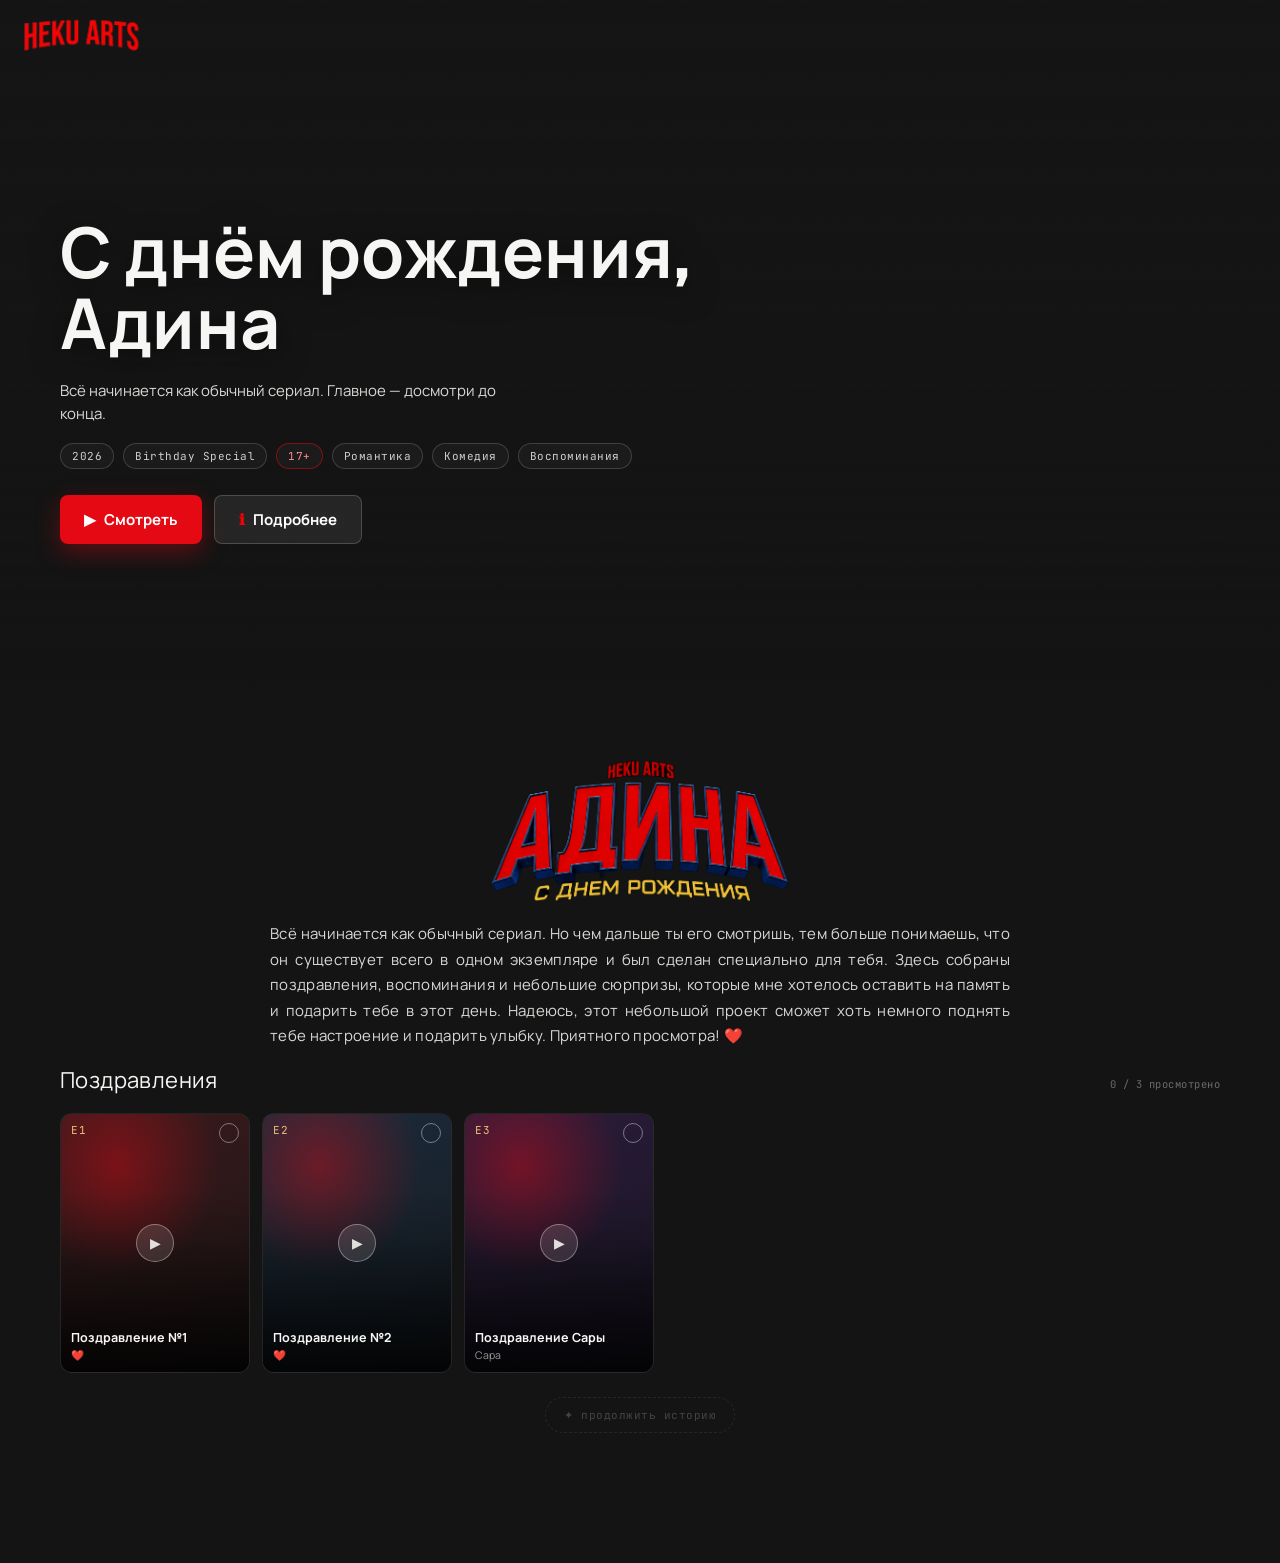
==== netflix.html @ 3d0101a2 "Add files via upload" ====
<!DOCTYPE html>
<html lang="ru">
<head>
<meta charset="UTF-8">
<meta name="viewport" content="width=device-width, initial-scale=1, viewport-fit=cover">
<title>С днём рождения, Адина</title>
<link rel="preconnect" href="https://fonts.googleapis.com">
<link rel="preconnect" href="https://fonts.gstatic.com" crossorigin>
<link href="https://fonts.googleapis.com/css2?family=Bebas+Neue&family=Manrope:wght@400;500;600;700;800&family=JetBrains+Mono:wght@500;600&display=swap" rel="stylesheet">
<style>
/* ============================================================
   CONFIG-DRIVEN CONTENT LIVES IN THE <script> AT THE BOTTOM.
   Edit episode names, room memories, and the video source there.
   ============================================================ */

:root{
  --bg:#141414;
  --bg-1:#1c1c1c;
  --bg-2:#232323;
  --card:#1f1f1f;
  --white:#f6f6f4;
  --dim:#9a9a97;
  --dimmer:#6b6b68;
  --red:#E50914;
  --red-dark:#a30710;
  --gold:#e8c27a;
  --radius-lg:18px;
  --radius-md:12px;
  --radius-sm:8px;
  --display:'Bebas Neue', 'Manrope', sans-serif;
  --body:'Manrope', -apple-system, sans-serif;
  --mono:'JetBrains Mono', monospace;
  --ease: cubic-bezier(.22,.9,.32,1);
}

*{margin:0;padding:0;box-sizing:border-box;-webkit-tap-highlight-color:transparent;}
html{scroll-behavior:smooth;}
body{
  background:var(--bg);
  color:var(--white);
  font-family:var(--body);
  overflow-x:hidden;
  -webkit-font-smoothing:antialiased;
}
img,svg{display:block;max-width:100%;}
button{font-family:inherit;border:none;cursor:pointer;background:none;color:inherit;}
a{color:inherit;text-decoration:none;}

@media (prefers-reduced-motion: reduce){
  *{animation-duration:0.01ms !important; animation-iteration-count:1 !important; transition-duration:0.01ms !important; scroll-behavior:auto !important;}
}

/* ---------- Reveal-on-scroll ---------- */
.reveal{opacity:0; transform:translateY(24px); transition:opacity .7s var(--ease), transform .7s var(--ease);}
.reveal.in{opacity:1; transform:translateY(0);}

/* ---------- Top Nav ---------- */
.topnav{
  position:fixed; top:0; left:0; right:0; z-index:60;
  display:flex; align-items:center; justify-content:space-between;
  padding:calc(14px + env(safe-area-inset-top,0px)) calc(18px + env(safe-area-inset-right,0px)) 14px calc(18px + env(safe-area-inset-left,0px));
  transition:background .4s var(--ease), backdrop-filter .4s var(--ease), box-shadow .4s var(--ease);
}
.topnav.scrolled{
  background:rgba(20,20,20,.72);
  backdrop-filter:blur(16px) saturate(140%);
  -webkit-backdrop-filter:blur(16px) saturate(140%);
  box-shadow:0 4px 24px rgba(0,0,0,.4);
}
.brand{
  font-family:var(--display);
  font-size:22px;
  letter-spacing:1.5px;
  color:var(--red);
  display:flex; align-items:center; gap:6px;
}
.brand .logo {
  width:auto;
  height:42px;
}

/* ---------- Hero ---------- */
.hero{
  position:relative;
  min-height:88vh;
  min-height:88svh;
  display:flex; flex-direction:column; justify-content:flex-end;
  padding:calc(100px + env(safe-area-inset-top,0px)) calc(18px + env(safe-area-inset-right,0px)) 34px calc(18px + env(safe-area-inset-left,0px));
  overflow:hidden;
}
.hero-bg{
  position:absolute; inset:0; z-index:0;
  overflow:hidden;
  background:#141414;
}
.hero-bg video{
  position:absolute;
  inset:0;
  width:100%;
  height:100%;
  object-fit:cover;
  object-position:center top;
  filter:contrast(1.02) saturate(1.05);
  will-change:transform;
  pointer-events:none;
}
/* vignette: fades the photo's hard edges into the page background on all sides */
.hero-bg::before{
  content:'';
  position:absolute; inset:0;
  background:
    radial-gradient(85% 90% at 50% 42%, transparent 45%, rgba(20,20,20,.55) 82%, var(--bg) 100%),
    linear-gradient(90deg, var(--bg) 0%, transparent 12%, transparent 88%, var(--bg) 100%);
}
.hero-bg::after{
  content:'';
  position:absolute; inset:0;
  background:linear-gradient(180deg, rgba(20,20,20,0) 0%, rgba(20,20,20,.3) 42%, rgba(20,20,20,.94) 90%, var(--bg) 100%);
}
.hero-bg .grain{
  position:absolute; inset:0; opacity:.05; mix-blend-mode:overlay;
  background-image:url("data:image/svg+xml,%3Csvg xmlns='http://www.w3.org/2000/svg' width='120' height='120'%3E%3Cfilter id='n'%3E%3CfeTurbulence type='fractalNoise' baseFrequency='0.9' numOctaves='2' stitchTiles='stitch'/%3E%3C/filter%3E%3Crect width='100%25' height='100%25' filter='url(%23n)'/%3E%3C/svg%3E");
}
.hero-content{
  position:relative;
  z-index:1;
  width:100%;
  max-width:780px;
}
@media (max-width:600px){
  .hero{
    justify-content:flex-start;
    min-height:78svh;
    padding-top:calc(40px + env(safe-area-inset-top,0px));
  }
  .hero-bg video{object-position:center center;}
  .hero-content{
    position:relative;
    z-index:1;
    margin-top:16vh;
    padding-bottom:4.5vh;
  }
}
@media (min-width:900px){
  .hero{
    min-height:92vh;
  }
  .hero-content{
    padding-bottom:12vh;
  }
}
.hero-title{
  font-family:var(--display);
  font-size:clamp(38px, 10vw, 64px);
  line-height:1.02;
  letter-spacing:.5px;
  color:var(--white);
  text-shadow:0 6px 30px rgba(0,0,0,.5);
  max-width:720px;
}
.hero-sub{
  margin-top:14px;
  font-size:15px;
  line-height:1.55;
  color:#d8d8d5;
  max-width:480px;
}
.hero-meta{
  display:flex; flex-wrap:wrap; gap:9px;
  margin-top:18px;
}
.chip{
  font-family:var(--mono);
  font-size:11px; letter-spacing:.5px;
  padding:5px 11px;
  border-radius:100px;
  border:1px solid rgba(255,255,255,.16);
  color:#cfcfcc;
  background:rgba(255,255,255,.03);
}
.chip.age{border-color:rgba(229,9,20,.5); color:#ff8b8f;}
.hero-actions{
  display:flex; gap:12px;
  margin-top:26px;
  flex-wrap:wrap;
}
.btn{
  display:inline-flex; align-items:center; gap:8px;
  padding:13px 24px;
  border-radius:var(--radius-sm);
  font-weight:700; font-size:15px;
  transition:transform .25s var(--ease), box-shadow .25s var(--ease), background .25s var(--ease);
}
.btn:active{transform:scale(.96);}
.btn-primary{
  background:var(--red); color:#fff;
  box-shadow:0 8px 24px rgba(229,9,20,.35);
}
.btn-primary:hover{background:#ff0a17; box-shadow:0 10px 30px rgba(229,9,20,.5);}
.btn-ghost{
  background:rgba(255,255,255,.08);
  border:1px solid rgba(255,255,255,.18);
  backdrop-filter:blur(8px);
  color:#fff;
}
.btn-ghost:hover{background:rgba(255,255,255,.14);}

/* ---------- Rows ---------- */
.rows{padding:6px 0 60px;}
.row-section{margin-top:38px;}
.row-head{
  display:flex; align-items:baseline; justify-content:space-between;
  padding:0 18px; margin-bottom:14px;
}
.row-title{
  font-family:var(--display);
  font-size:22px; letter-spacing:.4px;
}
.row-description{
  max-width:760px;
  margin:50px auto 16px;
  font-size:15px;
  line-height:1.7;
  color:#d8d8d5;
  letter-spacing:.02em;
}
.row-description p{margin:0;}
.row-sub{
  font-family:var(--mono); font-size:10.5px; color:var(--dimmer);
  letter-spacing:.5px;
}
.row-scroll{
  display:flex; gap:12px;
  overflow-x:auto; scroll-snap-type:x proximity;
  padding:4px 18px 14px;
  scrollbar-width:none;
}
.row-scroll::-webkit-scrollbar{display:none;}

.ep-card{
  position:relative;
  flex:0 0 auto;
  width:158px; height:222px;
  border-radius:var(--radius-md);
  overflow:hidden;
  scroll-snap-align:start;
  background:linear-gradient(150deg,var(--card),#141414);
  border:1px solid rgba(255,255,255,.06);
  transition:transform .35s var(--ease), box-shadow .35s var(--ease);
}
.ep-card:active{transform:scale(.95);}
.ep-card .thumb{
  position:absolute; inset:0;
  background:
    radial-gradient(90% 70% at 30% 20%, rgba(229,9,20,.4), transparent 60%),
    linear-gradient(160deg, var(--thumb-a,#3a1a1c), var(--thumb-b,#151515));
}
.ep-card .thumb::after{
  content:'';
  position:absolute; inset:0;
  background:linear-gradient(0deg, rgba(0,0,0,.85) 0%, rgba(0,0,0,.1) 55%, rgba(0,0,0,0) 70%);
}
.ep-card .n{
  position:absolute; top:9px; left:10px;
  font-family:var(--mono); font-size:11px; color:var(--gold);
  letter-spacing:.5px; z-index:2;
}
.ep-card .play{
  position:absolute; top:50%; left:50%; transform:translate(-50%,-50%);
  width:38px; height:38px; border-radius:50%;
  background:rgba(255,255,255,.14);
  border:1px solid rgba(255,255,255,.4);
  backdrop-filter:blur(6px);
  display:flex; align-items:center; justify-content:center;
  font-size:14px; z-index:2;
  opacity:.9;
}
.ep-card .info{
  position:absolute; left:10px; right:10px; bottom:10px; z-index:2;
}
.ep-card .title{font-size:12.5px; font-weight:700; line-height:1.3;}
.ep-card .who{font-size:10.5px; color:var(--dim); margin-top:2px;}
.ep-card .check{
  position:absolute; top:9px; right:10px; z-index:2;
  width:20px; height:20px; border-radius:50%;
  border:1.5px solid rgba(255,255,255,.4);
  display:flex; align-items:center; justify-content:center;
  font-size:11px; color:transparent;
  transition:all .3s var(--ease);
}
.ep-card.watched .check{
  background:var(--red); border-color:var(--red); color:#fff;
}
.ep-card.watched .thumb::before{
  content:''; position:absolute; inset:0; background:rgba(0,0,0,.3);
}

.cw-card{
  flex:0 0 auto; width:200px; scroll-snap-align:start;
}
.cw-thumb{
  height:110px; border-radius:var(--radius-md);
  background:linear-gradient(140deg, var(--thumb-a,#241922), var(--thumb-b,#141414));
  position:relative; overflow:hidden;
  border:1px solid rgba(255,255,255,.06);
  transition:transform .3s var(--ease);
}
.cw-card:active .cw-thumb{transform:scale(.96);}
.cw-thumb .glow{
  position:absolute; inset:0;
  background:radial-gradient(70% 60% at 70% 30%, rgba(232,194,122,.25), transparent 60%);
}
.progress{
  height:3px; background:rgba(255,255,255,.15); border-radius:3px; margin-top:8px; overflow:hidden;
}
.progress i{display:block; height:100%; background:var(--red); border-radius:3px;}
.cw-title{font-size:12.5px; font-weight:600; margin-top:8px;}

.ml-card{
  flex:0 0 auto; width:120px; scroll-snap-align:start;
  text-align:center;
}
.ml-thumb{
  width:120px; height:150px; border-radius:var(--radius-md);
  background:linear-gradient(160deg, var(--thumb-a,#1d2420), var(--thumb-b,#141414));
  border:1px solid rgba(255,255,255,.07);
  display:flex; align-items:center; justify-content:center;
  font-size:30px;
  transition:transform .3s var(--ease), box-shadow .3s var(--ease);
}
.ml-card:active .ml-thumb{transform:scale(.94);}
.ml-label{font-size:11.5px; color:var(--dim); margin-top:8px;}

/* ---------- Secret continue button ---------- */
.secret-wrap{
  display:flex; justify-content:center;
  padding:10px 18px calc(70px + env(safe-area-inset-bottom,0px));
}
.secret-btn{
  font-family:var(--mono); font-size:11px; letter-spacing:.5px;
  color:var(--dimmer);
  padding:10px 18px;
  border:1px dashed rgba(255,255,255,.14);
  border-radius:100px;
  opacity:.55;
  transition:opacity .3s, color .3s, border-color .3s;
}
.secret-btn.ready{
  opacity:1; color:var(--gold); border-color:rgba(232,194,122,.5);
  animation:pulseGlow 2.2s ease-in-out infinite;
}
@keyframes pulseGlow{
  0%,100%{box-shadow:0 0 0 0 rgba(232,194,122,.25);}
  50%{box-shadow:0 0 0 8px rgba(232,194,122,0);}
}

/* ============================================================
   OVERLAY SEQUENCE
   ============================================================ */
.overlay{
  position:fixed; inset:0; z-index:200;
  display:none; align-items:center; justify-content:center;
  background:#0c0c0c;
  overflow:hidden;
}
.overlay.active{display:flex;}

/* ---- Cat scene ---- */
#catScene{flex-direction:column;}
.cat-stage{
  position:relative; width:100%; height:100%;
  display:flex; align-items:flex-end; justify-content:center;
}
.cat-floor{
  position:absolute; left:0; right:0; bottom:0; height:38%;
  background:linear-gradient(0deg, #1a1414, transparent);
}
.cat-svg-wrap{
  position:relative;
  transform:translateX(-140vw);
  animation:catWalk 2.4s var(--ease) forwards;
  touch-action:none;
}
@keyframes catWalk{
  0%{transform:translateX(-140vw);}
  100%{transform:translateX(0);}
}
.cat-svg-wrap.arrived{animation:none; transform:translateX(0);}
.cat-svg-wrap.petting .tail{animation-duration:.4s;}
.speech-bubble{
  position:absolute; top:-14px; left:50%; transform:translate(-50%,-100%) scale(.85);
  background:#fff; color:#141414;
  padding:10px 16px; border-radius:16px;
  font-weight:700; font-size:14px; white-space:nowrap;
  opacity:0; transition:opacity .5s var(--ease), transform .5s var(--ease);
  pointer-events:none;
}
.speech-bubble::after{
  content:''; position:absolute; bottom:-7px; left:50%; transform:translateX(-50%);
  border-width:8px 7px 0 7px; border-style:solid; border-color:#fff transparent transparent transparent;
}
.speech-bubble.show{opacity:1; transform:translate(-50%,-100%) scale(1);}
.cat-hint{
  position:absolute; bottom:6%; left:0; right:0; text-align:center;
  font-family:var(--mono); font-size:11px; color:var(--dimmer); letter-spacing:.5px;
  opacity:0; transition:opacity .6s var(--ease) .3s;
}
.cat-hint.show{opacity:1;}
.pet-progress{
  position:absolute; top:8%; left:50%; transform:translateX(-50%);
  width:140px; height:5px; background:rgba(255,255,255,.12); border-radius:6px; overflow:hidden;
  opacity:0; transition:opacity .4s;
}
.pet-progress.show{opacity:1;}
.pet-progress i{display:block; height:100%; width:0%; background:linear-gradient(90deg,var(--gold),var(--red)); transition:width .15s var(--ease);}
.heart{
  position:absolute; font-size:20px; pointer-events:none;
  animation:floatHeart 1.6s ease-out forwards;
  z-index:5;
}
@keyframes floatHeart{
  0%{opacity:1; transform:translateY(0) scale(.6) rotate(0deg);}
  100%{opacity:0; transform:translateY(-140px) scale(1.2) rotate(20deg);}
}
.overlay-skip{
  position:absolute; top:20px; right:18px; z-index:10;
  font-family:var(--mono); font-size:11px; color:var(--dimmer);
  padding:8px 14px; border:1px solid rgba(255,255,255,.15); border-radius:100px;
}

/* ---- Curtains ---- */
#curtainScene{background:#0c0c0c;}
.curtain{
  position:absolute; top:0; bottom:0; width:52%;
  background:
    repeating-linear-gradient(90deg,
      #7c0209 0px, #9c0812 22px, #7c0209 44px, #5c0108 66px);
  box-shadow:inset 0 0 90px rgba(0,0,0,.6);
}
.curtain.left{left:0; transform:translateX(-100%); border-radius:0 6px 6px 0;}
.curtain.right{right:0; transform:translateX(100%); border-radius:6px 0 0 6px;}
.curtain::before{
  content:''; position:absolute; inset:0;
  background:linear-gradient(180deg, rgba(255,214,170,.18), transparent 30%);
}
.curtain.closed.left{transform:translateX(0);}
.curtain.closed.right{transform:translateX(0);}
#curtainScene.animate .curtain{transition:transform 1.1s var(--ease);}
.curtain-tassel{
  position:absolute; bottom:6%; width:100%; height:26px;
  background:linear-gradient(90deg, transparent, rgba(232,194,122,.5), transparent);
}

/* ---- Video scene ---- */
#videoScene{background:#000;}
.video-wrap{position:relative; width:100%; height:100%; display:flex; align-items:center; justify-content:center;}
#personalVideo{width:100%; height:100%; object-fit:cover;}
.video-fallback{
  text-align:center; padding:0 30px;
  font-family:var(--display); font-size:26px; color:var(--white); letter-spacing:.5px;
}
.video-fallback p{
  font-family:var(--body); font-size:13.5px; color:var(--dim); margin-top:12px; line-height:1.6;
}
.video-fallback .btn{margin-top:22px;}

/* ---- Episode player (adaptive: portrait or landscape source) ---- */
.ep-player{
  position:fixed; inset:0; z-index:250;
  display:none; align-items:center; justify-content:center;
  background:rgba(6,6,6,.92);
  backdrop-filter:blur(14px);
  padding:env(safe-area-inset-top,0) env(safe-area-inset-right,0) env(safe-area-inset-bottom,0) env(safe-area-inset-left,0);
}
.ep-player.active{display:flex;}
.ep-player-stage{
  position:relative;
  width:100%; height:100%;
  max-width:1180px;
  max-height:92vh;
  display:flex; align-items:center; justify-content:center;
}
#epPlayerVideo{
  display:none;
  max-width:100%; max-height:100%;
  width:auto; height:auto;
  background:#000;
  border-radius:18px;
  box-shadow:0 28px 80px rgba(0,0,0,.55);
}
/* Landscape source: fill width edge-to-edge on mobile */
.ep-player-stage.landscape #epPlayerVideo{width:100%; height:auto;}
/* Portrait source: fill height, letterboxed sides */
.ep-player-stage.portrait #epPlayerVideo{height:100%; width:auto;}
.ep-player-stage.has-video #epPlayerVideo{display:block;}
.ep-player-empty{
  text-align:center; padding:0 30px; color:var(--dim);
  font-size:14px; line-height:1.7;
}
.ep-player-stage.force-landscape{overflow:hidden;}
.ep-player-stage.force-landscape #epPlayerVideo{
  position:absolute;
  left:50%; top:50%;
  transform:translate(-50%,-50%) rotate(90deg);
  width:100vh; /* match viewport height to fill rotated layout */
  height:auto;
  max-width:none; max-height:none;
}
.ep-player-empty div{font-size:40px; margin-bottom:14px;}
.ep-player-empty code{color:var(--gold); font-family:var(--mono); font-size:12px;}
.ep-player-stage.has-video .ep-player-empty{display:none;}
.ep-player-close{
  position:absolute; top:calc(16px + env(safe-area-inset-top,0)); right:calc(16px + env(safe-area-inset-right,0));
  z-index:2;
  width:38px; height:38px; border-radius:50%;
  background:rgba(255,255,255,.12); border:1px solid rgba(255,255,255,.18);
  color:#fff; font-size:16px;
  display:flex; align-items:center; justify-content:center;
}
.ep-player-ui{
  position:absolute; inset:0;
  display:flex; flex-direction:column;
  justify-content:space-between;
  pointer-events:none;
  opacity:1;
  transition:opacity .25s ease, transform .25s ease;
}
.ep-player-ui.hidden{opacity:0; pointer-events:none;}
.ep-player-header{
  display:flex; justify-content:center; align-items:flex-start;
  padding:22px 20px 0;
  pointer-events:auto;
}
.ep-player-headline{
  font-family:var(--display); font-size:18px; letter-spacing:.5px;
  color:#fff; margin-bottom:4px;
}
.ep-player-subtitle{
  font-family:var(--mono); font-size:12px; color:var(--dimmer);
}
.ep-player-central-controls{
  display:flex; align-items:center; justify-content:center; gap:16px;
  pointer-events:auto;
}
.ep-player-btn{
  width:58px; height:58px;
  border-radius:50%;
  border:1px solid rgba(255,255,255,.18);
  background:rgba(0,0,0,.36);
  color:#fff;
  font-size:22px;
  display:flex; align-items:center; justify-content:center;
  transition:transform .25s ease, background .25s ease, border-color .25s ease;
}
.ep-player-btn:hover{transform:scale(1.03); background:rgba(255,255,255,.08);}
.ep-player-play{width:72px; height:72px; font-size:28px;}
.ep-player-progress-wrap{
  display:flex; flex-direction:column; gap:10px;
  width:calc(100% - 40px);
  max-width:860px;
  margin:0 auto 18px;
  pointer-events:auto;
}
.ep-player-progress-line{
  position:relative;
  height:10px;
  border-radius:999px;
  background:rgba(255,255,255,.12);
}
.ep-player-progress-filled{
  position:absolute; inset:0 0 0 0;
  width:0%; height:100%;
  border-radius:999px;
  background:linear-gradient(90deg, rgba(229,9,20,.9), rgba(232,194,122,.95));
}
.ep-player-progress-handle{
  position:absolute; top:50%; left:0;
  transform:translate(-50%,-50%);
  width:18px; height:18px;
  border-radius:50%;
  background:#fff;
  box-shadow:0 12px 24px rgba(0,0,0,.28);
}
.ep-player-time{
  display:flex; justify-content:space-between;
  font-family:var(--mono); font-size:12px; color:var(--dimmer);
}
/* volume controls removed */
.ep-player-endcard{
  position:absolute;
  inset:auto 20px 22px 20px;
  padding:18px 20px;
  border-radius:20px;
  background:rgba(0,0,0,.5);
  border:1px solid rgba(255,255,255,.12);
  backdrop-filter:blur(20px);
  display:none;
  flex-direction:column;
  gap:14px;
  align-items:center;
  pointer-events:auto;
}
.ep-player-endcard.active{display:flex;}
.ep-player-endcard-copy{
  font-family:var(--display); font-size:16px; color:#fff; text-align:center;
}
.ep-player-endcard .btn{
  width:100%; justify-content:center;
}
@media (max-width:720px){
  .ep-player-stage{padding:0;}
  .ep-player-progress-wrap,
  .ep-player-volume-wrap{width:calc(100% - 28px);}
  .ep-player-headline{font-size:16px;}
  .ep-player-btn{width:52px; height:52px;}
  .ep-player-play{width:62px; height:62px; font-size:24px;}
}
@media (min-width:900px){
  .ep-player-stage{padding:40px;}
}

/* ---- Room scene: full-bleed interactive shelf (iframe) ---- */
#roomScene{
  align-items:stretch; justify-content:stretch;
  background:#090909;
  overflow:hidden;
}
.room-shelf-frame{
  position:relative;
  width:100%; height:100%;
  display:flex;
}
.room-shelf-header{
  position:absolute; top:0; left:0; right:0; z-index:2;
  padding:calc(18px + env(safe-area-inset-top, 0px)) 18px 26px;
  text-align:center;
  background:linear-gradient(180deg, rgba(9,9,9,.9) 0%, rgba(9,9,9,.55) 55%, transparent 100%);
  pointer-events:none;
}
.room-title{
  font-family:var(--display); font-size:26px; text-align:center;
  color:var(--gold); letter-spacing:.5px;
}
.room-sub{
  text-align:center; font-size:12.5px; color:var(--dim);
  margin-top:6px; max-width:320px; margin-left:auto; margin-right:auto;
  line-height:1.6;
}
.shelf-frame{
  flex:1 1 auto;
  width:100%; height:100%;
  border:0; display:block;
  background:#090909;
}


/* ---------- Larger screens ---------- */
@media (min-width:560px){
  .hero{padding-left:40px; padding-right:40px;}
  .row-head, .row-scroll{padding-left:40px; padding-right:40px;}
}
@media (min-width:900px){
  .hero{min-height:78vh; padding:120px 60px 50px;}
  .hero-title{font-size:70px;}
  .row-head, .row-scroll{padding-left:60px; padding-right:60px;}
  .ep-card{width:190px; height:260px;}
  .cw-card{width:240px;}

}
</style>
</head>
<body>

<nav class="topnav" id="topnav">
  <div class="brand">
    <img class="logo" src="HEKUARTS.png" alt="author Erasyl"></div>
</nav>

<header class="hero">
  <div class="hero-bg">
    <video id="heroBgVideo" autoplay muted loop playsinline preload="auto" src="videos/intro_hero.mp4"></video>
    <div class="grain"></div>
  </div>
  <div class="hero-content">
    <h1 class="hero-title">С днём рождения,<br>Адина</h1>
    <p class="hero-sub">Всё начинается как обычный сериал. Главное — досмотри до конца.</p>
    <div class="hero-meta">
      <span class="chip">2026</span>
      <span class="chip">Birthday Special</span>
      <span class="chip age">17+</span>
      <span class="chip">Романтика</span>
      <span class="chip">Комедия</span>
      <span class="chip">Воспоминания</span>
    </div>
    <div class="hero-actions">
      <button class="btn btn-primary" id="watchBtn"><span>▶</span> Смотреть</button>
      <button class="btn btn-ghost" id="infoBtn"><span style="color:#f70000">ℹ</span> Подробнее</button>
    </div>
  </div>
</header>

<main class="rows">
  <section class="row-section reveal">
    <div class="row-description" style="padding: 0 10px; text-align:justify;">
      <img src="adina_logo.png" alt="Адина" style="width:100%; max-width:300px; display:block; margin:0 auto 18px;">
      Всё начинается как обычный сериал. Но чем дальше ты его смотришь, тем больше понимаешь, что он существует всего в одном экземпляре и был сделан специально для тебя. Здесь собраны поздравления, воспоминания и небольшие сюрпризы, которые мне хотелось оставить на память и подарить тебе в этот день.
      Надеюсь, этот небольшой проект сможет хоть немного поднять тебе настроение и подарить улыбку. Приятного просмотра! ❤️
    </div>
    <div class="row-head">
      <span class="row-title">Поздравления</span>
      <span class="row-sub" id="epCounter">0 / 3 просмотрено</span>
    </div>
    <div class="row-scroll" id="episodeRow"></div>
  </section>

  <div class="secret-wrap">
    <button class="secret-btn" id="secretBtn">✦ продолжить историю</button>
  </div>
</main>

<!-- ============ CAT SCENE ============ -->
<div class="overlay" id="catScene">
  <button class="overlay-skip" id="skipCat">пропустить</button>
  <div class="cat-stage">
    <div class="cat-floor"></div>
    <div class="pet-progress" id="petProgress"><i id="petProgressBar"></i></div>
    <div class="cat-svg-wrap" id="catWrap">
      <div class="speech-bubble" id="speechBubble">Погладь меня 🐱</div>
      <svg id="catSvg" width="220" height="180" viewBox="0 0 220 180">
        <ellipse cx="110" cy="168" rx="70" ry="8" fill="#000" opacity="0.35"/>
        <!-- tail -->
        <path class="tail" d="M175,120 C210,110 215,70 190,55" stroke="#cabfae" stroke-width="16" fill="none" stroke-linecap="round" style="transform-origin:175px 120px; animation:tailWag 1.6s ease-in-out infinite;"/>
        <!-- body -->
        <ellipse cx="110" cy="120" rx="62" ry="42" fill="#d9cdb8"/>
        <ellipse cx="110" cy="128" rx="46" ry="24" fill="#efe6d6"/>
        <!-- legs -->
        <rect x="70" y="150" width="14" height="22" rx="6" fill="#cabfae"/>
        <rect x="140" y="150" width="14" height="22" rx="6" fill="#cabfae"/>
        <!-- head -->
        <g id="catHead" style="transform-origin:110px 78px;">
          <ellipse cx="110" cy="78" rx="46" ry="38" fill="#d9cdb8"/>
          <!-- Scottish fold ears (small, folded) -->
          <path d="M78,52 Q72,32 90,38 Q84,52 78,52 Z" fill="#cabfae"/>
          <path d="M142,52 Q148,32 130,38 Q136,52 142,52 Z" fill="#cabfae"/>
          <!-- face patch -->
          <ellipse cx="110" cy="92" rx="26" ry="18" fill="#f2ebdd"/>
          <!-- eyes -->
          <ellipse id="eyeL" cx="94" cy="76" rx="5.5" ry="7" fill="#2b2320"/>
          <ellipse id="eyeR" cx="126" cy="76" rx="5.5" ry="7" fill="#2b2320"/>
          <ellipse cx="96" cy="73" rx="1.6" ry="2" fill="#fff"/>
          <ellipse cx="128" cy="73" rx="1.6" ry="2" fill="#fff"/>
          <!-- nose -->
          <path d="M105,90 L115,90 L110,96 Z" fill="#e2909c"/>
          <!-- mouth (neutral, becomes smile via class) -->
          <path id="mouth" d="M110,96 Q110,100 104,101 M110,96 Q110,100 116,101" stroke="#8a7c6b" stroke-width="1.6" fill="none" stroke-linecap="round"/>
          <!-- whiskers -->
          <path d="M70,88 L40,84 M70,94 L40,96 M150,88 L180,84 M150,94 L180,96" stroke="#c9bda9" stroke-width="1.4" stroke-linecap="round"/>
          <!-- blush (hidden until purring) -->
          <ellipse id="blushL" class="blush" cx="80" cy="90" rx="8" ry="5" fill="#e79aa6" opacity="0"/>
          <ellipse id="blushR" class="blush" cx="140" cy="90" rx="8" ry="5" fill="#e79aa6" opacity="0"/>
        </g>
      </svg>
    </div>
    <div class="cat-hint" id="catHint">нежно погладь котика пальцем</div>
  </div>
</div>

<!-- ============ CURTAIN SCENE ============ -->
<div class="overlay" id="curtainScene">
  <div class="curtain left"><div class="curtain-tassel"></div></div>
  <div class="curtain right"><div class="curtain-tassel"></div></div>
</div>

<!-- ============ VIDEO SCENE ============ -->
<div class="overlay" id="videoScene">
  <div class="video-wrap" id="videoWrap">
    <div class="video-fallback" id="videoFallback">
      Персональное видео<br>для Адины
      <p>Замени VIDEO_SRC в коде на своё видео — и здесь будет проигрываться настоящее сообщение.<br>А пока — нажми, чтобы продолжить.</p>
      <button class="btn btn-primary" id="videoContinueBtn">Продолжить ▶</button>
    </div>
  </div>
</div>

<!-- ============ EPISODE PLAYER — адаптивный (портрет/альбом) ============ -->
<div class="ep-player" id="epPlayer">
  <div class="ep-player-stage" id="epPlayerStage">
    <video id="epPlayerVideo" playsinline></video>
    <div class="ep-player-empty" id="epPlayerEmpty">
      <div>🎬</div>
      <p>Для этого эпизода ещё не добавлено видео.<br>Укажи ссылку в поле <code>src</code> нужного эпизода в CONFIG.episodes.</p>
    </div>
    <div class="ep-player-ui" id="epPlayerUI">
      <div class="ep-player-header">
        <div>
          <div class="ep-player-headline" id="epPlayerTitle">Поздравление</div>
          <div class="ep-player-subtitle" id="epPlayerWho">от автора</div>
        </div>
      </div>
      <div class="ep-player-central-controls">
        <button class="ep-player-btn ep-player-prev" id="epPrevBtn" aria-label="Предыдущий эпизод">⏮</button>
        <button class="ep-player-btn ep-player-play" id="epPlayPauseBtn" aria-label="Воспроизвести">▶</button>
        <button class="ep-player-btn ep-player-next" id="epNextBtn" aria-label="Следующий эпизод">⏭</button>
      </div>
      <div class="ep-player-progress-wrap" id="epProgressWrap">
        <div class="ep-player-progress-line" id="epProgressLine">
          <div class="ep-player-progress-filled" id="epProgressFilled"></div>
          <div class="ep-player-progress-handle" id="epProgressHandle"></div>
        </div>
        <div class="ep-player-time">
          <span id="epCurrentTime">0:00</span>
          <span id="epDuration">0:00</span>
        </div>
      </div>
      <!-- volume controls removed (handled via device/system) -->
      <div class="ep-player-endcard" id="epPlayerEndcard" aria-hidden="true">
        <div class="ep-player-endcard-copy" id="epEndCopy"></div>
        <button class="btn btn-primary" id="epEndActionBtn">▶ Смотреть сейчас</button>
      </div>
    </div>
  </div>
  <button class="ep-player-close" id="epPlayerClose" aria-label="Закрыть">✕</button>
</div>

<!-- ============ ROOM SCENE — интерактивная 2D-полка ============ -->
<div class="overlay" id="roomScene">
  <div class="room-shelf-frame">
    <div class="room-shelf-header">
      <div class="room-title">Комната воспоминаний</div>
      <p class="room-sub">Двигай пальцем, приближай двумя пальцами и нажимай на предметы ✨</p>
    </div>
    <iframe class="shelf-frame" id="shelfFrame" src="index.html" title="Полка воспоминаний" loading="lazy"></iframe>
  </div>
</div>

<style>
@keyframes tailWag{0%,100%{transform:rotate(0deg);}50%{transform:rotate(-14deg);}}
.eye-blink{animation:blink .25s ease;}
@keyframes blink{0%,100%{transform:scaleY(1);}50%{transform:scaleY(.1);}}
.mouth-smile{d:path("M110,96 Q110,101 100,99 M110,96 Q110,101 120,99");}
</style>

<script>
/* ============================================================
   CONFIG — EDIT ME
   Everything content-related lives here so the sequence above
   stays generic. Replace image gradients with real photos by
   swapping the CSS "thumb-a/thumb-b" custom props for
   background-image, or by adding <img> tags into the cards.
   ============================================================ */
const CONFIG = {
  // 1) Episodes shown in the top row. Watching all of them
  //    (tap = "watch") unlocks the secret sequence.
  //    src — ссылка на видео эпизода (mp4/webm, можно относительный путь).
  //    Оставь '' — покажется заглушка, а плитка всё равно отметится просмотренной.
  //    Плеер сам подстроится под пропорции видео (портрет/альбом).
  episodes: [
    { n:'E1', title:'Поздравление №1',        who:'❤️',            a:'#3a1a1c', b:'#1a1414', src:'greetings/kamila_greeting.mp4' },
    { n:'E2', title:'Поздравление №2',        who:'❤️',            a:'#1c2a3a', b:'#141a1f', src:'greetings/kamila_greeting.mp4' },
    { n:'E3', title:'Поздравление Сары',      who:'Сара',          a:'#2a1c3a', b:'#171420', src:'greetings/kamila_greeting.mp4' },
  ],

  // 2) Real video for the big reveal. Leave empty to keep the
  //    friendly placeholder card instead.
  videoSrc: '', // e.g. 'video/message.mp4'

  petsNeeded: 10, // how many pet taps/rubs trigger the purring moment
};

/* ============================================================
   RENDER
   ============================================================ */
function el(html){ const t=document.createElement('template'); t.innerHTML=html.trim(); return t.content.firstChild; }

const episodeRow = document.getElementById('episodeRow');
let watchedCount = 0;
CONFIG.episodes.forEach((e,i)=>{
  const card = el(`
    <div class="ep-card reveal in" style="--thumb-a:${e.a};--thumb-b:${e.b}" data-i="${i}">
      <div class="thumb"></div>
      <div class="n">${e.n}</div>
      <div class="check">✓</div>
      <div class="play">▶</div>
      <div class="info">
        <div class="title">${e.title}</div>
        <div class="who">${e.who}</div>
      </div>
    </div>`);
  card.addEventListener('click', ()=>{
    openEpisodePlayer(e, card);
  });
  episodeRow.appendChild(card);
});

function markWatched(card){
  if(card.classList.contains('watched')) return;
  card.classList.add('watched');
  watchedCount++;
  updateEpCounter();
}

function updateEpCounter(){
  document.getElementById('epCounter').textContent = `${watchedCount} / ${CONFIG.episodes.length} просмотрено`;
  const secretBtn = document.getElementById('secretBtn');
  if(watchedCount >= CONFIG.episodes.length){
    secretBtn.classList.add('ready');
    if(!secretBtn.dataset.autofired){
      secretBtn.dataset.autofired = '1';
      setTimeout(()=>startSequence(), 900);
    }
  }
}

/* ============================================================
   SCROLL REVEAL + STICKY NAV
   ============================================================ */
const io = new IntersectionObserver((entries)=>{
  entries.forEach(e=>{ if(e.isIntersecting) e.target.classList.add('in'); });
}, {threshold:.15});
document.querySelectorAll('.reveal').forEach(elm=>io.observe(elm));

window.addEventListener('scroll', ()=>{
  document.getElementById('topnav').classList.toggle('scrolled', window.scrollY > 20);
}, {passive:true});

/* ============================================================
   HERO BUTTONS
   ============================================================ */
document.getElementById('watchBtn').addEventListener('click', ()=>{
  document.getElementById('episodeRow').scrollIntoView({behavior:'smooth', block:'center'});
});
document.getElementById('infoBtn').addEventListener('click', ()=>{
  document.querySelector('.hero-sub').scrollIntoView({behavior:'smooth', block:'center'});
});
document.getElementById('secretBtn').addEventListener('click', startSequence);

/* ============================================================
   SEQUENCE ORCHESTRATION
   ============================================================ */
function showOverlay(id){ document.getElementById(id).classList.add('active'); }
function hideOverlay(id){ document.getElementById(id).classList.remove('active'); }

function startSequence(){
  document.body.style.overflow = 'hidden';
  showOverlay('catScene');
  initCatScene();
}

document.getElementById('skipCat').addEventListener('click', ()=>{
  hideOverlay('catScene');
  runCurtains();
});

/* ---- Cat interaction ---- */
let petCount = 0;
let catInited = false;
function initCatScene(){
  if(catInited) return;
  catInited = true;
  const wrap = document.getElementById('catWrap');
  const bubble = document.getElementById('speechBubble');
  const hint = document.getElementById('catHint');
  const progressWrap = document.getElementById('petProgress');
  const progressBar = document.getElementById('petProgressBar');
  const catHead = document.getElementById('catHead');
  const mouth = document.getElementById('mouth');
  const blushL = document.getElementById('blushL');
  const blushR = document.getElementById('blushR');

  wrap.addEventListener('animationend', ()=>{
    wrap.classList.add('arrived');
    bubble.classList.add('show');
    hint.classList.add('show');
    progressWrap.classList.add('show');
  }, {once:true});

  let lastX = null;
  function registerPet(){
    petCount++;
    progressBar.style.width = Math.min(100,(petCount/CONFIG.petsNeeded)*100)+'%';
    catHead.style.transform = 'rotate(-3deg)';
    setTimeout(()=>{ catHead.style.transform='rotate(2deg)'; },90);
    setTimeout(()=>{ catHead.style.transform='rotate(0deg)'; },180);
    if(petCount % 2 === 0) spawnHeart();
    if(bubble.classList.contains('show')){ bubble.classList.remove('show'); }
    if(petCount >= CONFIG.petsNeeded){
      purrAndFinish();
    }
  }

  function spawnHeart(){
    const h = document.createElement('div');
    h.className='heart';
    h.textContent = ['💗','❤️','💕'][Math.floor(Math.random()*3)];
    const rect = wrap.getBoundingClientRect();
    h.style.left = (rect.left + rect.width*(0.3+Math.random()*0.4)) + 'px';
    h.style.top = (rect.top + rect.height*0.25) + 'px';
    document.getElementById('catScene').appendChild(h);
    setTimeout(()=>h.remove(),1700);
  }

  function purrAndFinish(){
    hint.textContent = 'мур-мур... 💛';
    mouth.setAttribute('d','M110,96 Q110,101 100,99 M110,96 Q110,101 120,99');
    blushL.style.transition = blushR.style.transition = 'opacity .5s';
    blushL.style.opacity = 1; blushR.style.opacity = 1;
    for(let i=0;i<5;i++) setTimeout(spawnHeart, i*180);
    setTimeout(()=>{
      hideOverlay('catScene');
      runCurtains();
    }, 1900);
  }

  wrap.addEventListener('pointerdown', (e)=>{ lastX=e.clientX; registerPet(); });
  wrap.addEventListener('pointermove', (e)=>{
    if(e.pressure===0 && e.pointerType==='mouse' && e.buttons===0) return;
    if(lastX!==null && Math.abs(e.clientX-lastX) > 12){
      lastX = e.clientX;
      registerPet();
    }
  });
  window.addEventListener('pointerup', ()=>{ lastX=null; });
}

/* ---- Curtains ---- */
function runCurtains(){
  showOverlay('curtainScene');
  const scene = document.getElementById('curtainScene');
  const left = scene.querySelector('.curtain.left');
  const right = scene.querySelector('.curtain.right');
  requestAnimationFrame(()=>{
    scene.classList.add('animate');
    requestAnimationFrame(()=>{
      left.classList.add('closed');
      right.classList.add('closed');
    });
  });
  setTimeout(()=>{
    // fully closed — hold for a beat
    setTimeout(()=>{
      hideOverlay('curtainScene');
      runVideo();
      // reset for potential replay
      setTimeout(()=>{
        left.classList.remove('closed');
        right.classList.remove('closed');
        scene.classList.remove('animate');
      }, 50);
    }, 1000);
  }, 1150);
}

/* ---- Video ---- */
function runVideo(){
  showOverlay('videoScene');
  const wrap = document.getElementById('videoWrap');
  if(CONFIG.videoSrc){
    wrap.innerHTML = `<video id="personalVideo" autoplay playsinline></video>`;
    const v = document.getElementById('personalVideo');
    v.src = CONFIG.videoSrc;
    v.addEventListener('ended', ()=>{ hideOverlay('videoScene'); runRoom(); });
    v.play().catch(()=>{});
  } else {
    // placeholder already in DOM
    document.getElementById('videoContinueBtn').onclick = ()=>{
      hideOverlay('videoScene');
      runRoom();
    };
  }
}

/* ---- Room ---- */
function runRoom(){
  showOverlay('roomScene');
  document.body.style.overflow = '';
}

/* ---- Adaptive episode player (портрет/альбом — под пропорции конкретного видео) ---- */
const epPlayer = document.getElementById('epPlayer');
const epPlayerStage = document.getElementById('epPlayerStage');
const epPlayerVideo = document.getElementById('epPlayerVideo');
const epPlayerUI = document.getElementById('epPlayerUI');
const epPlayerTitle = document.getElementById('epPlayerTitle');
const epPlayerWho = document.getElementById('epPlayerWho');
const epPlayPauseBtn = document.getElementById('epPlayPauseBtn');
const epPrevBtn = document.getElementById('epPrevBtn');
const epNextBtn = document.getElementById('epNextBtn');
const epProgressLine = document.getElementById('epProgressLine');
const epProgressFilled = document.getElementById('epProgressFilled');
const epProgressHandle = document.getElementById('epProgressHandle');
const epCurrentTime = document.getElementById('epCurrentTime');
const epDuration = document.getElementById('epDuration');
const epPlayerEndcard = document.getElementById('epPlayerEndcard');
const epEndCopy = document.getElementById('epEndCopy');
const epEndActionBtn = document.getElementById('epEndActionBtn');

let currentEpCard = null;
let currentEpisode = null;
let currentIndex = 0;
let uiHideTimer = null;
let endCountdown = null;
let trackingProgress = false;

function formatTime(time){
  const minutes = Math.floor(time/60);
  const seconds = Math.floor(time%60).toString().padStart(2,'0');
  return `${minutes}:${seconds}`;
}


function updateProgress(){
  if(!epPlayerVideo.duration || trackingProgress) return;
  const progress = epPlayerVideo.currentTime / epPlayerVideo.duration;
  epProgressFilled.style.width = `${progress*100}%`;
  epProgressHandle.style.left = `${progress*100}%`;
  epCurrentTime.textContent = formatTime(epPlayerVideo.currentTime);
}

function updateDuration(){
  epDuration.textContent = epPlayerVideo.duration ? formatTime(epPlayerVideo.duration) : '0:00';
}

function setPlayState(){
  epPlayPauseBtn.textContent = epPlayerVideo.paused ? '▶' : '❚❚';
}

function resetEndcard(){
  clearInterval(endCountdown);
  epPlayerEndcard.classList.remove('active');
  epEndCopy.textContent = '';
  epEndActionBtn.textContent = '▶ Смотреть сейчас';
}

function showEndcard(){
  if(!currentEpisode) return;
  const hasNext = currentIndex < CONFIG.episodes.length - 1;
  let countdown = 5;
  epEndCopy.textContent = hasNext ? `Следующее поздравление через ${countdown}` : 'Последнее поздравление завершено';
  epEndActionBtn.textContent = hasNext ? '▶ Смотреть сейчас' : '↻ Пересмотреть';
  epPlayerEndcard.classList.add('active');
  epPlayerEndcard.setAttribute('aria-hidden', 'false');
  endCountdown = setInterval(()=>{
    countdown--;
    if(countdown > 0){
      epEndCopy.textContent = `Следующее поздравление через ${countdown}`;
    } else {
      clearInterval(endCountdown);
      epEndCopy.textContent = hasNext ? 'Следующее поздравление сейчас' : 'Последнее поздравление готово';
    }
  }, 1000);
}

function showControls(){
  epPlayerUI.classList.remove('hidden');
  scheduleHideControls();
}

function scheduleHideControls(){
  clearTimeout(uiHideTimer);
  uiHideTimer = setTimeout(()=>{
    epPlayerUI.classList.add('hidden');
  }, 2500);
}

function setProgressFromPointer(clientX){
  const rect = epProgressLine.getBoundingClientRect();
  const pct = Math.min(1, Math.max(0, (clientX - rect.left)/rect.width));
  if(epPlayerVideo.duration){
    epPlayerVideo.currentTime = pct * epPlayerVideo.duration;
    updateProgress();
  }
}

function openEpisodePlayer(episode, card){
  currentEpCard = card;
  currentEpisode = episode;
  currentIndex = Number(card.dataset.i);
  epPlayerStage.classList.remove('portrait', 'landscape', 'has-video');
  epPlayerVideo.pause();
  epPlayerVideo.removeAttribute('src');
  epPlayerVideo.load();
  resetEndcard();
  setPlayState();
  epCurrentTime.textContent = '0:00';
  epDuration.textContent = '0:00';
  epProgressFilled.style.width = '0%';
  epProgressHandle.style.left = '0%';

  epPlayerTitle.textContent = episode.title;
  epPlayerWho.textContent = episode.who;
  epPlayer.classList.add('active');
  document.body.style.overflow = 'hidden';
  epPlayerVideo.src = episode.src || '';
  if(episode.src){
    epPlayerStage.classList.add('has-video');
    epPlayerVideo.play().catch(()=>{});
  }
  showControls();
}

function togglePlay(){
  if(epPlayerVideo.paused){
    epPlayerVideo.play().catch(()=>{});
  } else {
    epPlayerVideo.pause();
  }
  setPlayState();
}

function playAdjacentEpisode(direction){
  const nextIndex = currentIndex + direction;
  if(nextIndex < 0 || nextIndex >= CONFIG.episodes.length) return;
  const nextEpisode = CONFIG.episodes[nextIndex];
  const nextCard = document.querySelector(`.ep-card[data-i="${nextIndex}"]`);
  if(nextEpisode && nextCard){
    openEpisodePlayer(nextEpisode, nextCard);
  }
}

function closeEpisodePlayer(){
  epPlayer.classList.remove('active');
  document.body.style.overflow = '';
  epPlayerVideo.pause();
  if(currentEpCard) markWatched(currentEpCard);
  resetEndcard();
  currentEpCard = null;
  currentEpisode = null;
}

function handleEndAction(){
  const hasNext = currentIndex < CONFIG.episodes.length - 1;
  if(hasNext){
    playAdjacentEpisode(1);
  } else if(currentEpisode){
    openEpisodePlayer(currentEpisode, currentEpCard);
  }
}

// Orientation and metadata
epPlayerVideo.addEventListener('loadedmetadata', ()=>{
  const isPortrait = epPlayerVideo.videoHeight > epPlayerVideo.videoWidth;
  epPlayerStage.classList.toggle('portrait', isPortrait);
  epPlayerStage.classList.toggle('landscape', !isPortrait);
  updateDuration();
  setPlayState();

  // Mobile behavior: if the video is landscape but the device is held portrait,
  // present the video in a rotated, full-screen-friendly layout.
  const isMobile = /Mobi|Android|iPhone|iPad/.test(navigator.userAgent) || window.matchMedia('(max-width:600px)').matches;
  if(isMobile){
    if(!isPortrait && window.innerHeight > window.innerWidth){
      epPlayerStage.classList.add('force-landscape');
      // make video width equal to viewport height so rotated video fills screen
      epPlayerVideo.style.width = `${window.innerHeight}px`;
      epPlayerVideo.style.height = 'auto';
    } else {
      epPlayerStage.classList.remove('force-landscape');
      epPlayerVideo.style.width = '';
      epPlayerVideo.style.height = '';
    }
  } else {
    epPlayerStage.classList.remove('force-landscape');
    epPlayerVideo.style.width = '';
    epPlayerVideo.style.height = '';
  }
});

window.addEventListener('resize', ()=>{
  if(!epPlayer.classList.contains('active')) return;
  // Re-run similar logic on resize/orientation change
  const isPortraitNow = epPlayerVideo.videoHeight > epPlayerVideo.videoWidth;
  const isMobileNow = /Mobi|Android|iPhone|iPad/.test(navigator.userAgent) || window.matchMedia('(max-width:600px)').matches;
  if(isMobileNow && !isPortraitNow && window.innerHeight > window.innerWidth){
    epPlayerStage.classList.add('force-landscape');
    epPlayerVideo.style.width = `${window.innerHeight}px`;
    epPlayerVideo.style.height = 'auto';
  } else {
    epPlayerStage.classList.remove('force-landscape');
    epPlayerVideo.style.width = '';
    epPlayerVideo.style.height = '';
  }
});

epPlayerVideo.addEventListener('timeupdate', updateProgress);
epPlayerVideo.addEventListener('play', setPlayState);
epPlayerVideo.addEventListener('pause', setPlayState);
epPlayerVideo.addEventListener('ended', ()=>{
  if(currentEpCard) markWatched(currentEpCard);
  showEndcard();
});

epPlayer.addEventListener('pointermove', ()=>{ showControls(); }, {passive:true});
epPlayer.addEventListener('pointerdown', ()=>{ showControls(); });

epPlayPauseBtn.addEventListener('click', (e)=>{ e.stopPropagation(); togglePlay(); });
epPrevBtn.addEventListener('click', (e)=>{ e.stopPropagation(); playAdjacentEpisode(-1); });
epNextBtn.addEventListener('click', (e)=>{ e.stopPropagation(); playAdjacentEpisode(1); });
epEndActionBtn.addEventListener('click', (e)=>{ e.stopPropagation(); handleEndAction(); });

epProgressLine.addEventListener('pointerdown', (e)=>{
  trackingProgress = true;
  setProgressFromPointer(e.clientX);
  const onMove = (moveEvent)=> setProgressFromPointer(moveEvent.clientX);
  const onUp = ()=>{ trackingProgress = false; document.removeEventListener('pointermove', onMove); document.removeEventListener('pointerup', onUp); };
  document.addEventListener('pointermove', onMove);
  document.addEventListener('pointerup', onUp, {once:true});
});

/* volume event handlers removed */

document.getElementById('epPlayerClose').addEventListener('click', closeEpisodePlayer);
epPlayer.addEventListener('click', (e)=>{
  if(e.target === epPlayer) closeEpisodePlayer();
});

showControls();

</script>
</body>
</html>
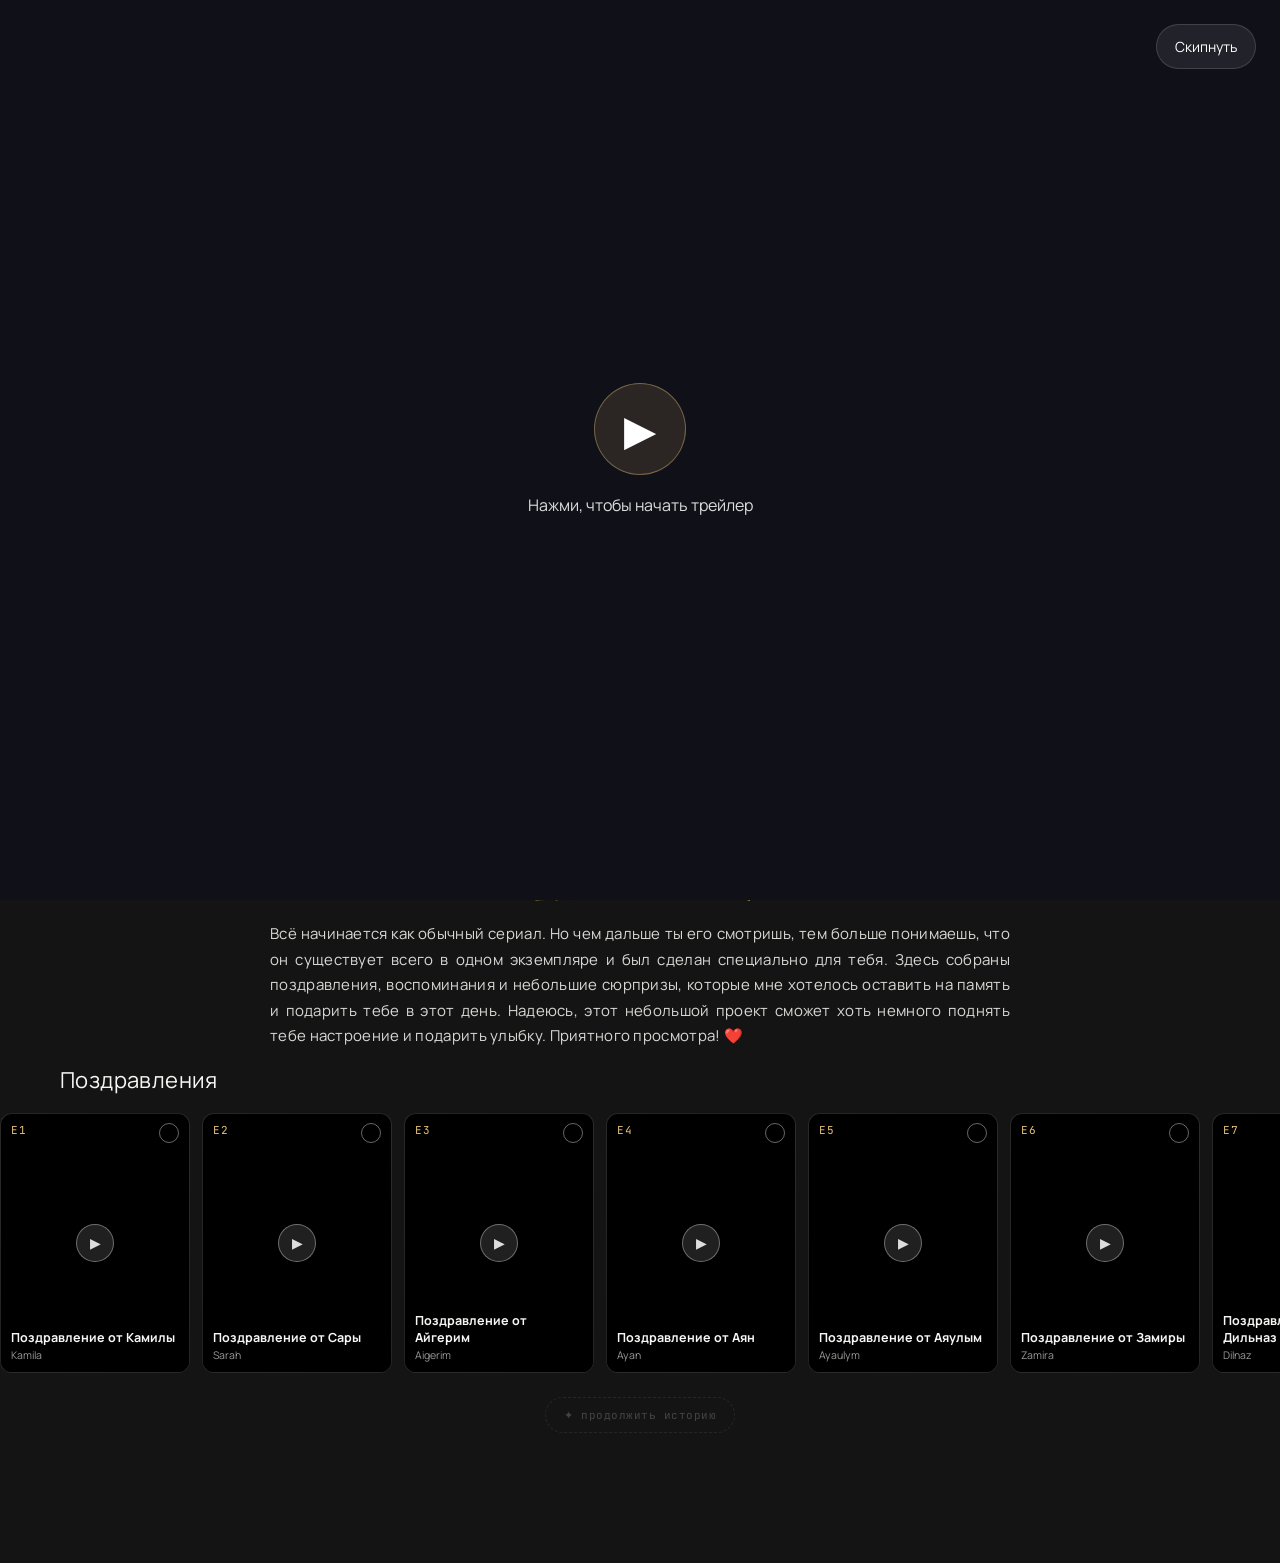
==== commit d93f7ab3: "Add files via upload" ====
--- a/netflix.html
+++ b/netflix.html
@@ -251,14 +251,26 @@
 .ep-card:active{transform:scale(.95);}
 .ep-card .thumb{
   position:absolute; inset:0;
+  overflow:hidden;
   background:
     radial-gradient(90% 70% at 30% 20%, rgba(229,9,20,.4), transparent 60%),
     linear-gradient(160deg, var(--thumb-a,#3a1a1c), var(--thumb-b,#151515));
 }
 .ep-card .thumb::after{
   content:'';
+  position:absolute; inset:0; z-index:1;
+  background:linear-gradient(0deg, rgba(0,0,0,.85) 0%, rgba(0,0,0,.1) 55%, rgba(0,0,0,0) 70%);
+}
+.ep-card .thumb .thumb-preview{
   position:absolute; inset:0;
-  background:linear-gradient(0deg, rgba(0,0,0,.85) 0%, rgba(0,0,0,.1) 55%, rgba(0,0,0,0) 70%);
+  width:100%; height:100%;
+  display:block;
+  object-fit:cover; object-position:center;
+  opacity:0; transition:opacity .25s var(--ease);
+  pointer-events:none; z-index:0; background:#000;
+}
+.ep-card .thumb .thumb-preview.active{
+  opacity:1;
 }
 .ep-card .n{
   position:absolute; top:9px; left:10px;
@@ -354,6 +366,191 @@
   50%{box-shadow:0 0 0 8px rgba(232,194,122,0);}
 }
 
+#intro-overlay{
+    position:fixed;
+    inset:0;
+    background:#101018;
+    z-index:9999;
+    display:flex;
+    justify-content:center;
+    align-items:center;
+    overflow:hidden;
+    text-align:center;
+    color:#fff;
+}
+
+#intro-overlay > *{
+    z-index:2;
+}
+
+#intro-video{
+    position:absolute;
+    inset:0;
+    width:100%;
+    height:100%;
+    object-fit:cover;
+    opacity:0;
+    transition:opacity .7s ease;
+    pointer-events:none;
+}
+
+@media (max-width: 768px) {
+  #intro-video{
+    transform:rotate(90deg);
+    transform-origin:center center;
+    width:100vh;
+    height:auto;
+  }
+}
+
+#ready-question{
+    opacity:0;
+    transform:scale(.9);
+    transition:.7s;
+}
+
+#fire-final{
+    position:absolute;
+    inset:0;
+    display:flex;
+    justify-content:center;
+    align-items:center;
+    flex-direction:column;
+    opacity:1;
+    transition:.5s;
+}
+
+#fire-final.hidden{
+    display:none;
+}
+
+#fire-final img{
+    max-width:220px;
+    width:30%;
+    height:auto;
+}
+
+#fire-number{
+    font-size:64px;
+    color:white;
+    opacity:0;
+    transform:scale(.5);
+    transition:.5s;
+}
+
+#play-prompt{
+  display:flex;
+  flex-direction:column;
+  align-items:center;
+  justify-content:center;
+  gap:18px;
+  z-index:2;
+  width:100%;
+  padding:0 24px;
+}
+
+#play-prompt button{
+  width:92px;
+  height:92px;
+  border-radius:50%;
+  border:1px solid rgba(232,194,122,.4);
+  background:rgba(232,194,122,.13);
+  color:#fff;
+  font-size:42px;
+  display:flex;
+  align-items:center;
+  justify-content:center;
+}
+
+#play-prompt p{
+  color:#ddd;
+  font-size:16px;
+  max-width:380px;
+  line-height:1.5;
+}
+
+#skip-intro{
+  position:absolute;
+  top:24px;
+  right:24px;
+  z-index:2;
+  color:#fff;
+  background:rgba(255,255,255,.08);
+  padding:12px 18px;
+  border-radius:999px;
+  border:1px solid rgba(255,255,255,.14);
+  font-size:14px;
+}
+
+#ready-question{
+    display:flex;
+    flex-direction:column;
+    align-items:center;
+    justify-content:center;
+    gap:18px;
+    color:#fff;
+    width:100%;
+    padding:0 24px;
+    opacity:1;
+    transform:scale(1);
+    transition:opacity .3s ease, transform .3s ease;
+}
+
+#ready-question.hidden{
+    display:none;
+    opacity:0;
+    transform:scale(.9);
+}
+
+#fire-final.hidden,
+#play-prompt.hidden{
+    display:none;
+}
+
+#ready-question h2{
+    font-size:42px;
+    line-height:1.05;
+    margin:0;
+}
+
+.ready-actions{
+    display:flex;
+    gap:14px;
+    flex-wrap:wrap;
+    justify-content:center;
+}
+
+.start-btn{
+    padding:14px 24px;
+    min-width:110px;
+    border-radius:999px;
+    border:1px solid rgba(232,194,122,.35);
+    background:rgba(232,194,122,.14);
+    color:#fff;
+    font-size:15px;
+}
+
+#fire-final{
+    justify-content:center;
+    gap:18px;
+    color:#fff;
+    padding:0 20px;
+}
+
+#fire-final img{
+    max-width:260px;
+    width:35%;
+}
+
+#fire-number{
+    font-size:88px;
+    letter-spacing:.02em;
+}
+
+.hidden{
+    display:none;
+}
+
 /* ============================================================
    OVERLAY SEQUENCE
    ============================================================ */
@@ -365,67 +562,22 @@
 }
 .overlay.active{display:flex;}
 
-/* ---- Cat scene ---- */
-#catScene{flex-direction:column;}
-.cat-stage{
-  position:relative; width:100%; height:100%;
-  display:flex; align-items:flex-end; justify-content:center;
-}
-.cat-floor{
-  position:absolute; left:0; right:0; bottom:0; height:38%;
-  background:linear-gradient(0deg, #1a1414, transparent);
-}
-.cat-svg-wrap{
-  position:relative;
-  transform:translateX(-140vw);
-  animation:catWalk 2.4s var(--ease) forwards;
-  touch-action:none;
-}
-@keyframes catWalk{
-  0%{transform:translateX(-140vw);}
-  100%{transform:translateX(0);}
-}
-.cat-svg-wrap.arrived{animation:none; transform:translateX(0);}
-.cat-svg-wrap.petting .tail{animation-duration:.4s;}
-.speech-bubble{
-  position:absolute; top:-14px; left:50%; transform:translate(-50%,-100%) scale(.85);
-  background:#fff; color:#141414;
-  padding:10px 16px; border-radius:16px;
-  font-weight:700; font-size:14px; white-space:nowrap;
-  opacity:0; transition:opacity .5s var(--ease), transform .5s var(--ease);
-  pointer-events:none;
-}
-.speech-bubble::after{
-  content:''; position:absolute; bottom:-7px; left:50%; transform:translateX(-50%);
-  border-width:8px 7px 0 7px; border-style:solid; border-color:#fff transparent transparent transparent;
-}
-.speech-bubble.show{opacity:1; transform:translate(-50%,-100%) scale(1);}
-.cat-hint{
-  position:absolute; bottom:6%; left:0; right:0; text-align:center;
-  font-family:var(--mono); font-size:11px; color:var(--dimmer); letter-spacing:.5px;
-  opacity:0; transition:opacity .6s var(--ease) .3s;
-}
-.cat-hint.show{opacity:1;}
-.pet-progress{
-  position:absolute; top:8%; left:50%; transform:translateX(-50%);
-  width:140px; height:5px; background:rgba(255,255,255,.12); border-radius:6px; overflow:hidden;
-  opacity:0; transition:opacity .4s;
-}
-.pet-progress.show{opacity:1;}
-.pet-progress i{display:block; height:100%; width:0%; background:linear-gradient(90deg,var(--gold),var(--red)); transition:width .15s var(--ease);}
-.heart{
-  position:absolute; font-size:20px; pointer-events:none;
-  animation:floatHeart 1.6s ease-out forwards;
-  z-index:5;
-}
-@keyframes floatHeart{
-  0%{opacity:1; transform:translateY(0) scale(.6) rotate(0deg);}
-  100%{opacity:0; transform:translateY(-140px) scale(1.2) rotate(20deg);}
-}
-.overlay-skip{
-  position:absolute; top:20px; right:18px; z-index:10;
-  font-family:var(--mono); font-size:11px; color:var(--dimmer);
-  padding:8px 14px; border:1px solid rgba(255,255,255,.15); border-radius:100px;
+.doodle-overlay{
+  position:fixed; inset:0; z-index:210;
+  display:flex; align-items:center; justify-content:center;
+  background:rgba(8,8,8,.55);
+}
+.doodle-message{
+  max-width:88%;
+  padding:20px 24px;
+  background:rgba(18,18,18,.96);
+  border:1px solid rgba(255,255,255,.12);
+  border-radius:28px;
+  text-align:center;
+  font-size:clamp(20px,4vw,32px);
+  line-height:1.15;
+  color:#fff;
+  box-shadow:0 26px 70px rgba(0,0,0,.35);
 }
 
 /* ---- Curtains ---- */
@@ -497,14 +649,23 @@
   text-align:center; padding:0 30px; color:var(--dim);
   font-size:14px; line-height:1.7;
 }
-.ep-player-stage.force-landscape{overflow:hidden;}
-.ep-player-stage.force-landscape #epPlayerVideo{
-  position:absolute;
-  left:50%; top:50%;
+.ep-player.force-landscape{
+  inset:50% auto auto 50%;
+  width:100vh;
+  height:100vw;
   transform:translate(-50%,-50%) rotate(90deg);
-  width:100vh; /* match viewport height to fill rotated layout */
-  height:auto;
+  transform-origin:center center;
+  padding:0;
+}
+.ep-player.force-landscape .ep-player-stage{
+  width:100%; height:100%;
   max-width:none; max-height:none;
+}
+.ep-player.force-landscape #epPlayerVideo{
+  width:100%; height:100%;
+  max-width:none; max-height:none;
+  object-fit:contain;
+  border-radius:0;
 }
 .ep-player-empty div{font-size:40px; margin-bottom:14px;}
 .ep-player-empty code{color:var(--gold); font-family:var(--mono); font-size:12px;}
@@ -553,6 +714,14 @@
   transition:transform .25s ease, background .25s ease, border-color .25s ease;
 }
 .ep-player-btn:hover{transform:scale(1.03); background:rgba(255,255,255,.08);}
+.ep-player-btn:disabled{
+  opacity:.42;
+  cursor:not-allowed;
+  transform:none;
+  background:rgba(255,255,255,.06);
+  border-color:rgba(255,255,255,.12);
+}
+.ep-player-btn:disabled:hover{transform:none; background:rgba(255,255,255,.06);}
 .ep-player-play{width:72px; height:72px; font-size:28px;}
 .ep-player-progress-wrap{
   display:flex; flex-direction:column; gap:10px;
@@ -637,6 +806,30 @@
   background:linear-gradient(180deg, rgba(9,9,9,.9) 0%, rgba(9,9,9,.55) 55%, transparent 100%);
   pointer-events:none;
 }
+.room-back-btn{
+  position:absolute;
+  top:calc(18px + env(safe-area-inset-top, 0px));
+  left:18px;
+  z-index:3;
+  padding:12px 16px;
+  border-radius:999px;
+  background:rgba(255,255,255,.1);
+  border:1px solid rgba(255,255,255,.18);
+  color:#fff;
+  font-size:14px;
+  backdrop-filter:blur(12px);
+  cursor:pointer;
+  transition:transform .2s ease, background .2s ease, border-color .2s ease;
+  pointer-events:auto;
+}
+.room-back-btn:hover{
+  transform:scale(1.03);
+  background:rgba(255,255,255,.16);
+  border-color:rgba(255,255,255,.28);
+}
+.room-back-btn:active{
+  transform:scale(.97);
+}
 .room-title{
   font-family:var(--display); font-size:26px; text-align:center;
   color:var(--gold); letter-spacing:.5px;
@@ -671,6 +864,33 @@
 </head>
 <body>
 
+<div id="intro-overlay">
+  <div id="play-prompt">
+    <button id="start-video-btn" type="button">▶</button>
+    <p>Нажми, чтобы начать трейлер</p>
+  </div>
+
+  <video id="intro-video" playsinline preload="metadata">
+    <source src="https://aspazmaster.com/uploads/adimi/videos/trailer.mp4" type="video/mp4">
+    Твой браузер не поддерживает видео.
+  </video>
+
+  <button id="skip-intro" type="button">Скипнуть</button>
+
+  <div id="ready-question" class="hidden">
+    <h2>Готова?</h2>
+    <div class="ready-actions">
+      <button class="start-btn" type="button">Да</button>
+      <button class="start-btn" type="button">Yes</button>
+    </div>
+  </div>
+
+  <div id="fire-final" class="hidden">
+    <img src="https://aspazmaster.com/uploads/adimi/videos/fire.gif" alt="fire">
+    <span id="fire-number">17</span>
+  </div>
+</div>
+
 <nav class="topnav" id="topnav">
   <div class="brand">
     <img class="logo" src="HEKUARTS.png" alt="author Erasyl"></div>
@@ -678,7 +898,7 @@
 
 <header class="hero">
   <div class="hero-bg">
-    <video id="heroBgVideo" autoplay muted loop playsinline preload="auto" src="videos/intro_hero.mp4"></video>
+    <video id="heroBgVideo" muted loop playsinline preload="metadata" src="https://aspazmaster.com/uploads/adimi/videos/intro_hero.mp4"></video>
     <div class="grain"></div>
   </div>
   <div class="hero-content">
@@ -694,7 +914,7 @@
     </div>
     <div class="hero-actions">
       <button class="btn btn-primary" id="watchBtn"><span>▶</span> Смотреть</button>
-      <button class="btn btn-ghost" id="infoBtn"><span style="color:#f70000">ℹ</span> Подробнее</button>
+      <button class="btn btn-ghost" id="infoBtn">Открыть интерактив</button>
     </div>
   </div>
 </header>
@@ -708,7 +928,6 @@
     </div>
     <div class="row-head">
       <span class="row-title">Поздравления</span>
-      <span class="row-sub" id="epCounter">0 / 3 просмотрено</span>
     </div>
     <div class="row-scroll" id="episodeRow"></div>
   </section>
@@ -717,53 +936,6 @@
     <button class="secret-btn" id="secretBtn">✦ продолжить историю</button>
   </div>
 </main>
-
-<!-- ============ CAT SCENE ============ -->
-<div class="overlay" id="catScene">
-  <button class="overlay-skip" id="skipCat">пропустить</button>
-  <div class="cat-stage">
-    <div class="cat-floor"></div>
-    <div class="pet-progress" id="petProgress"><i id="petProgressBar"></i></div>
-    <div class="cat-svg-wrap" id="catWrap">
-      <div class="speech-bubble" id="speechBubble">Погладь меня 🐱</div>
-      <svg id="catSvg" width="220" height="180" viewBox="0 0 220 180">
-        <ellipse cx="110" cy="168" rx="70" ry="8" fill="#000" opacity="0.35"/>
-        <!-- tail -->
-        <path class="tail" d="M175,120 C210,110 215,70 190,55" stroke="#cabfae" stroke-width="16" fill="none" stroke-linecap="round" style="transform-origin:175px 120px; animation:tailWag 1.6s ease-in-out infinite;"/>
-        <!-- body -->
-        <ellipse cx="110" cy="120" rx="62" ry="42" fill="#d9cdb8"/>
-        <ellipse cx="110" cy="128" rx="46" ry="24" fill="#efe6d6"/>
-        <!-- legs -->
-        <rect x="70" y="150" width="14" height="22" rx="6" fill="#cabfae"/>
-        <rect x="140" y="150" width="14" height="22" rx="6" fill="#cabfae"/>
-        <!-- head -->
-        <g id="catHead" style="transform-origin:110px 78px;">
-          <ellipse cx="110" cy="78" rx="46" ry="38" fill="#d9cdb8"/>
-          <!-- Scottish fold ears (small, folded) -->
-          <path d="M78,52 Q72,32 90,38 Q84,52 78,52 Z" fill="#cabfae"/>
-          <path d="M142,52 Q148,32 130,38 Q136,52 142,52 Z" fill="#cabfae"/>
-          <!-- face patch -->
-          <ellipse cx="110" cy="92" rx="26" ry="18" fill="#f2ebdd"/>
-          <!-- eyes -->
-          <ellipse id="eyeL" cx="94" cy="76" rx="5.5" ry="7" fill="#2b2320"/>
-          <ellipse id="eyeR" cx="126" cy="76" rx="5.5" ry="7" fill="#2b2320"/>
-          <ellipse cx="96" cy="73" rx="1.6" ry="2" fill="#fff"/>
-          <ellipse cx="128" cy="73" rx="1.6" ry="2" fill="#fff"/>
-          <!-- nose -->
-          <path d="M105,90 L115,90 L110,96 Z" fill="#e2909c"/>
-          <!-- mouth (neutral, becomes smile via class) -->
-          <path id="mouth" d="M110,96 Q110,100 104,101 M110,96 Q110,100 116,101" stroke="#8a7c6b" stroke-width="1.6" fill="none" stroke-linecap="round"/>
-          <!-- whiskers -->
-          <path d="M70,88 L40,84 M70,94 L40,96 M150,88 L180,84 M150,94 L180,96" stroke="#c9bda9" stroke-width="1.4" stroke-linecap="round"/>
-          <!-- blush (hidden until purring) -->
-          <ellipse id="blushL" class="blush" cx="80" cy="90" rx="8" ry="5" fill="#e79aa6" opacity="0"/>
-          <ellipse id="blushR" class="blush" cx="140" cy="90" rx="8" ry="5" fill="#e79aa6" opacity="0"/>
-        </g>
-      </svg>
-    </div>
-    <div class="cat-hint" id="catHint">нежно погладь котика пальцем</div>
-  </div>
-</div>
 
 <!-- ============ CURTAIN SCENE ============ -->
 <div class="overlay" id="curtainScene">
@@ -813,10 +985,11 @@
         </div>
       </div>
       <!-- volume controls removed (handled via device/system) -->
-      <div class="ep-player-endcard" id="epPlayerEndcard" aria-hidden="true">
-        <div class="ep-player-endcard-copy" id="epEndCopy"></div>
-        <button class="btn btn-primary" id="epEndActionBtn">▶ Смотреть сейчас</button>
-      </div>
+    </div>
+    <div class="ep-player-endcard" id="epPlayerEndcard" aria-hidden="true">
+      <div class="ep-player-endcard-copy" id="epEndCopy"></div>
+      <button class="btn btn-primary" id="epEndActionBtn">▶ Смотреть сейчас</button>
+      <button class="btn btn-ghost" id="epEndCloseBtn">Закрыть плеер</button>
     </div>
   </div>
   <button class="ep-player-close" id="epPlayerClose" aria-label="Закрыть">✕</button>
@@ -825,6 +998,7 @@
 <!-- ============ ROOM SCENE — интерактивная 2D-полка ============ -->
 <div class="overlay" id="roomScene">
   <div class="room-shelf-frame">
+    <button class="room-back-btn" id="roomBackBtn" type="button">← Назад</button>
     <div class="room-shelf-header">
       <div class="room-title">Комната воспоминаний</div>
       <p class="room-sub">Двигай пальцем, приближай двумя пальцами и нажимай на предметы ✨</p>
@@ -855,9 +1029,13 @@
   //    Оставь '' — покажется заглушка, а плитка всё равно отметится просмотренной.
   //    Плеер сам подстроится под пропорции видео (портрет/альбом).
   episodes: [
-    { n:'E1', title:'Поздравление №1',        who:'❤️',            a:'#3a1a1c', b:'#1a1414', src:'greetings/kamila_greeting.mp4' },
-    { n:'E2', title:'Поздравление №2',        who:'❤️',            a:'#1c2a3a', b:'#141a1f', src:'greetings/kamila_greeting.mp4' },
-    { n:'E3', title:'Поздравление Сары',      who:'Сара',          a:'#2a1c3a', b:'#171420', src:'greetings/kamila_greeting.mp4' },
+    { n:'E1', title:'Поздравление от Камилы',   who:'Kamila',    a:'#3a2a1c', b:'#1f1412', src:'https://aspazmaster.com/uploads/adimi/greetings/kamila_greeting.mp4' },
+    { n:'E2', title:'Поздравление от Сары',   who:'Sarah',    a:'#3a2a1c', b:'#1f1412', src:'https://aspazmaster.com/uploads/adimi/videos/trailer.mp4' },
+    { n:'E3', title:'Поздравление от Айгерим',  who:'Aigerim',  a:'#3a1a1c', b:'#1a1414', src:'https://aspazmaster.com/uploads/adimi/greetings/aigerim_greeting.mp4' },
+    { n:'E4', title:'Поздравление от Аян',     who:'Ayan',      a:'#1c2a3a', b:'#141a1f', src:'https://aspazmaster.com/uploads/adimi/greetings/ayan_greeting.mp4' },
+    { n:'E5', title:'Поздравление от Аяулым',  who:'Ayaulym',   a:'#2a1c3a', b:'#171420', src:'https://aspazmaster.com/uploads/adimi/greetings/ayaulym_greeting.mp4' },
+    { n:'E6', title:'Поздравление от Замиры',   who:'Zamira',    a:'#2a3a1c', b:'#141a12', src:'https://aspazmaster.com/uploads/adimi/greetings/zamira_greeting.mp4' },
+    { n:'E7', title:'Поздравление от Дильназ',   who:'Dilnaz',    a:'#1c3a2a', b:'#14201a', src:'https://aspazmaster.com/uploads/adimi/greetings/dilnaz_greeting.mp4' },
   ],
 
   // 2) Real video for the big reveal. Leave empty to keep the
@@ -874,10 +1052,14 @@
 
 const episodeRow = document.getElementById('episodeRow');
 let watchedCount = 0;
+let baseVideosStarted = false;
+
 CONFIG.episodes.forEach((e,i)=>{
   const card = el(`
     <div class="ep-card reveal in" style="--thumb-a:${e.a};--thumb-b:${e.b}" data-i="${i}">
-      <div class="thumb"></div>
+      <div class="thumb">
+        <video class="thumb-preview" playsinline webkit-playsinline muted loop preload="auto" aria-hidden="true"></video>
+      </div>
       <div class="n">${e.n}</div>
       <div class="check">✓</div>
       <div class="play">▶</div>
@@ -886,12 +1068,72 @@
         <div class="who">${e.who}</div>
       </div>
     </div>`);
+  attachEpisodePreview(e, card);
   card.addEventListener('click', ()=>{
     openEpisodePlayer(e, card);
   });
   episodeRow.appendChild(card);
 });
 
+function attachEpisodePreview(episode, card){
+  if(!episode?.src) return;
+  const thumb = card.querySelector('.thumb');
+  if(!thumb) return;
+
+  let preview = thumb.querySelector('.thumb-preview');
+  if(!preview){
+    preview = document.createElement('video');
+    preview.className = 'thumb-preview';
+    preview.playsInline = true;
+    preview.muted = true;
+    preview.loop = true;
+    preview.autoplay = false;
+    preview.preload = 'auto';
+    preview.setAttribute('playsinline', '');
+    preview.setAttribute('webkit-playsinline', '');
+    preview.setAttribute('muted', '');
+    preview.setAttribute('loop', '');
+    preview.setAttribute('aria-hidden', 'true');
+    thumb.appendChild(preview);
+  }
+
+  preview.src = episode.src;
+  preview.load();
+  preview.currentTime = 0;
+  preview.classList.add('active');
+  if(baseVideosStarted){
+    preview.play().catch(()=>{});
+  } else {
+    preview.pause();
+  }
+}
+
+function getPageVideos(){
+  const intro = document.getElementById('intro-video');
+  const ep = document.getElementById('epPlayerVideo');
+  const personal = document.getElementById('personalVideo');
+  return Array.from(document.querySelectorAll('video')).filter(v=> v !== intro && v !== ep && v !== personal);
+}
+
+function pauseBaseVideos(){
+  getPageVideos().forEach(v=>{
+    if(!v.paused) v.pause();
+  });
+}
+
+function resumeBaseVideos(){
+  baseVideosStarted = true;
+  const hero = document.getElementById('heroBgVideo');
+  if(hero){
+    hero.play().catch(()=>{});
+  }
+  document.querySelectorAll('.thumb-preview').forEach(v=>{
+    if(v.src){
+      v.play().catch(()=>{});
+    }
+  });
+}
+
 function markWatched(card){
   if(card.classList.contains('watched')) return;
   card.classList.add('watched');
@@ -900,15 +1142,42 @@
 }
 
 function updateEpCounter(){
-  document.getElementById('epCounter').textContent = `${watchedCount} / ${CONFIG.episodes.length} просмотрено`;
   const secretBtn = document.getElementById('secretBtn');
   if(watchedCount >= CONFIG.episodes.length){
     secretBtn.classList.add('ready');
-    if(!secretBtn.dataset.autofired){
-      secretBtn.dataset.autofired = '1';
-      setTimeout(()=>startSequence(), 900);
+  }
+}
+
+const DOODLE_TEXTS = ['Спасибо за просмотр', 'С днём рождения', 'Секрет откроется через секунду'];
+let doodleTimeout = null;
+let doodleIndex = 0;
+function showDoodleSequence(){
+  const overlay = document.createElement('div');
+  overlay.className = 'doodle-overlay active';
+  overlay.innerHTML = `<div class="doodle-message" id="doodleMessage">${DOODLE_TEXTS[0]}</div>`;
+  document.body.appendChild(overlay);
+  doodleIndex = 0;
+  function nextMessage(){
+    doodleIndex += 1;
+    if(doodleIndex >= DOODLE_TEXTS.length){
+      hideDoodle();
+      runCurtains();
+      return;
     }
-  }
+    const message = document.getElementById('doodleMessage');
+    if(message) message.textContent = DOODLE_TEXTS[doodleIndex];
+    doodleTimeout = setTimeout(nextMessage, 3000);
+  }
+  doodleTimeout = setTimeout(nextMessage, 3000);
+}
+
+function hideDoodle(){
+  if(doodleTimeout){
+    clearTimeout(doodleTimeout);
+    doodleTimeout = null;
+  }
+  const overlay = document.querySelector('.doodle-overlay');
+  if(overlay) overlay.remove();
 }
 
 /* ============================================================
@@ -930,7 +1199,16 @@
   document.getElementById('episodeRow').scrollIntoView({behavior:'smooth', block:'center'});
 });
 document.getElementById('infoBtn').addEventListener('click', ()=>{
-  document.querySelector('.hero-sub').scrollIntoView({behavior:'smooth', block:'center'});
+  document.body.style.overflow = 'hidden';
+  pauseBaseVideos();
+  showOverlay('roomScene');
+});
+document.getElementById('roomBackBtn').addEventListener('click', ()=>{
+  hideOverlay('roomScene');
+  document.body.style.overflow = '';
+  if(!epPlayer.classList.contains('active')){
+    resumeBaseVideos();
+  }
 });
 document.getElementById('secretBtn').addEventListener('click', startSequence);
 
@@ -942,84 +1220,8 @@
 
 function startSequence(){
   document.body.style.overflow = 'hidden';
-  showOverlay('catScene');
-  initCatScene();
-}
-
-document.getElementById('skipCat').addEventListener('click', ()=>{
-  hideOverlay('catScene');
-  runCurtains();
-});
-
-/* ---- Cat interaction ---- */
-let petCount = 0;
-let catInited = false;
-function initCatScene(){
-  if(catInited) return;
-  catInited = true;
-  const wrap = document.getElementById('catWrap');
-  const bubble = document.getElementById('speechBubble');
-  const hint = document.getElementById('catHint');
-  const progressWrap = document.getElementById('petProgress');
-  const progressBar = document.getElementById('petProgressBar');
-  const catHead = document.getElementById('catHead');
-  const mouth = document.getElementById('mouth');
-  const blushL = document.getElementById('blushL');
-  const blushR = document.getElementById('blushR');
-
-  wrap.addEventListener('animationend', ()=>{
-    wrap.classList.add('arrived');
-    bubble.classList.add('show');
-    hint.classList.add('show');
-    progressWrap.classList.add('show');
-  }, {once:true});
-
-  let lastX = null;
-  function registerPet(){
-    petCount++;
-    progressBar.style.width = Math.min(100,(petCount/CONFIG.petsNeeded)*100)+'%';
-    catHead.style.transform = 'rotate(-3deg)';
-    setTimeout(()=>{ catHead.style.transform='rotate(2deg)'; },90);
-    setTimeout(()=>{ catHead.style.transform='rotate(0deg)'; },180);
-    if(petCount % 2 === 0) spawnHeart();
-    if(bubble.classList.contains('show')){ bubble.classList.remove('show'); }
-    if(petCount >= CONFIG.petsNeeded){
-      purrAndFinish();
-    }
-  }
-
-  function spawnHeart(){
-    const h = document.createElement('div');
-    h.className='heart';
-    h.textContent = ['💗','❤️','💕'][Math.floor(Math.random()*3)];
-    const rect = wrap.getBoundingClientRect();
-    h.style.left = (rect.left + rect.width*(0.3+Math.random()*0.4)) + 'px';
-    h.style.top = (rect.top + rect.height*0.25) + 'px';
-    document.getElementById('catScene').appendChild(h);
-    setTimeout(()=>h.remove(),1700);
-  }
-
-  function purrAndFinish(){
-    hint.textContent = 'мур-мур... 💛';
-    mouth.setAttribute('d','M110,96 Q110,101 100,99 M110,96 Q110,101 120,99');
-    blushL.style.transition = blushR.style.transition = 'opacity .5s';
-    blushL.style.opacity = 1; blushR.style.opacity = 1;
-    for(let i=0;i<5;i++) setTimeout(spawnHeart, i*180);
-    setTimeout(()=>{
-      hideOverlay('catScene');
-      runCurtains();
-    }, 1900);
-  }
-
-  wrap.addEventListener('pointerdown', (e)=>{ lastX=e.clientX; registerPet(); });
-  wrap.addEventListener('pointermove', (e)=>{
-    if(e.pressure===0 && e.pointerType==='mouse' && e.buttons===0) return;
-    if(lastX!==null && Math.abs(e.clientX-lastX) > 12){
-      lastX = e.clientX;
-      registerPet();
-    }
-  });
-  window.addEventListener('pointerup', ()=>{ lastX=null; });
+  pauseBaseVideos();
+  showDoodleSequence();
 }
 
 /* ---- Curtains ---- */
@@ -1039,7 +1241,7 @@
     // fully closed — hold for a beat
     setTimeout(()=>{
       hideOverlay('curtainScene');
-      runVideo();
+      runRoom();
       // reset for potential replay
       setTimeout(()=>{
         left.classList.remove('closed');
@@ -1071,8 +1273,9 @@
 
 /* ---- Room ---- */
 function runRoom(){
+  pauseBaseVideos();
   showOverlay('roomScene');
-  document.body.style.overflow = '';
+  document.body.style.overflow = 'hidden';
 }
 
 /* ---- Adaptive episode player (портрет/альбом — под пропорции конкретного видео) ---- */
@@ -1093,6 +1296,7 @@
 const epPlayerEndcard = document.getElementById('epPlayerEndcard');
 const epEndCopy = document.getElementById('epEndCopy');
 const epEndActionBtn = document.getElementById('epEndActionBtn');
+const heroBgVideo = document.getElementById('heroBgVideo');
 
 let currentEpCard = null;
 let currentEpisode = null;
@@ -1134,20 +1338,26 @@
 function showEndcard(){
   if(!currentEpisode) return;
   const hasNext = currentIndex < CONFIG.episodes.length - 1;
+  const isLast = !hasNext;
   let countdown = 5;
   epEndCopy.textContent = hasNext ? `Следующее поздравление через ${countdown}` : 'Последнее поздравление завершено';
-  epEndActionBtn.textContent = hasNext ? '▶ Смотреть сейчас' : '↻ Пересмотреть';
+  epEndActionBtn.textContent = hasNext ? '▶ Смотреть сейчас' : '↻ Пересмотреть с первого видео';
+  document.getElementById('epEndCloseBtn').style.display = isLast ? 'block' : 'none';
   epPlayerEndcard.classList.add('active');
   epPlayerEndcard.setAttribute('aria-hidden', 'false');
-  endCountdown = setInterval(()=>{
-    countdown--;
-    if(countdown > 0){
-      epEndCopy.textContent = `Следующее поздравление через ${countdown}`;
-    } else {
-      clearInterval(endCountdown);
-      epEndCopy.textContent = hasNext ? 'Следующее поздравление сейчас' : 'Последнее поздравление готово';
-    }
-  }, 1000);
+  clearInterval(endCountdown);
+  if(hasNext){
+    endCountdown = setInterval(()=>{
+      countdown--;
+      if(countdown > 0){
+        epEndCopy.textContent = `Следующее поздравление через ${countdown}`;
+      } else {
+        clearInterval(endCountdown);
+        epEndCopy.textContent = 'Следующее поздравление сейчас';
+        playAdjacentEpisode(1);
+      }
+    }, 1000);
+  }
 }
 
 function showControls(){
@@ -1171,10 +1381,20 @@
   }
 }
 
+function updateNavButtons(){
+  const isFirst = currentIndex <= 0;
+  const isLast = currentIndex >= CONFIG.episodes.length - 1;
+  epPrevBtn.disabled = isFirst;
+  epNextBtn.disabled = isLast;
+}
+
 function openEpisodePlayer(episode, card){
+  pauseBaseVideos();
   currentEpCard = card;
   currentEpisode = episode;
   currentIndex = Number(card.dataset.i);
+  markWatched(card);
+  attachEpisodePreview(episode, card);
   epPlayerStage.classList.remove('portrait', 'landscape', 'has-video');
   epPlayerVideo.pause();
   epPlayerVideo.removeAttribute('src');
@@ -1195,6 +1415,7 @@
     epPlayerStage.classList.add('has-video');
     epPlayerVideo.play().catch(()=>{});
   }
+  updateNavButtons();
   showControls();
 }
 
@@ -1218,13 +1439,20 @@
 }
 
 function closeEpisodePlayer(){
-  epPlayer.classList.remove('active');
+  epPlayer.classList.remove('active', 'force-landscape');
   document.body.style.overflow = '';
+  epPrevBtn.disabled = true;
+  epNextBtn.disabled = true;
   epPlayerVideo.pause();
-  if(currentEpCard) markWatched(currentEpCard);
+  epPlayerVideo.style.width = '';
+  epPlayerVideo.style.height = '';
+  epPlayerVideo.style.objectFit = '';
   resetEndcard();
   currentEpCard = null;
   currentEpisode = null;
+  if(!document.getElementById('roomScene').classList.contains('active')){
+    resumeBaseVideos();
+  }
 }
 
 function handleEndAction(){
@@ -1232,53 +1460,46 @@
   if(hasNext){
     playAdjacentEpisode(1);
   } else if(currentEpisode){
-    openEpisodePlayer(currentEpisode, currentEpCard);
+    const firstCard = document.querySelector('.ep-card[data-i="0"]');
+    if(firstCard){
+      openEpisodePlayer(CONFIG.episodes[0], firstCard);
+    } else {
+      openEpisodePlayer(currentEpisode, currentEpCard);
+    }
   }
 }
 
 // Orientation and metadata
-epPlayerVideo.addEventListener('loadedmetadata', ()=>{
+function applyVideoOrientation(){
+  if(!epPlayerVideo.videoWidth || !epPlayerVideo.videoHeight) return;
+
   const isPortrait = epPlayerVideo.videoHeight > epPlayerVideo.videoWidth;
   epPlayerStage.classList.toggle('portrait', isPortrait);
   epPlayerStage.classList.toggle('landscape', !isPortrait);
   updateDuration();
   setPlayState();
 
-  // Mobile behavior: if the video is landscape but the device is held portrait,
-  // present the video in a rotated, full-screen-friendly layout.
   const isMobile = /Mobi|Android|iPhone|iPad/.test(navigator.userAgent) || window.matchMedia('(max-width:600px)').matches;
-  if(isMobile){
-    if(!isPortrait && window.innerHeight > window.innerWidth){
-      epPlayerStage.classList.add('force-landscape');
-      // make video width equal to viewport height so rotated video fills screen
-      epPlayerVideo.style.width = `${window.innerHeight}px`;
-      epPlayerVideo.style.height = 'auto';
-    } else {
-      epPlayerStage.classList.remove('force-landscape');
-      epPlayerVideo.style.width = '';
-      epPlayerVideo.style.height = '';
-    }
+  const shouldForceLandscape = isMobile && !isPortrait && window.innerHeight > window.innerWidth;
+
+  epPlayer.classList.toggle('force-landscape', shouldForceLandscape);
+
+  if(shouldForceLandscape){
+    epPlayerVideo.style.width = '100%';
+    epPlayerVideo.style.height = '100%';
+    epPlayerVideo.style.objectFit = 'contain';
   } else {
-    epPlayerStage.classList.remove('force-landscape');
     epPlayerVideo.style.width = '';
     epPlayerVideo.style.height = '';
-  }
-});
+    epPlayerVideo.style.objectFit = '';
+  }
+}
+
+epPlayerVideo.addEventListener('loadedmetadata', applyVideoOrientation);
 
 window.addEventListener('resize', ()=>{
   if(!epPlayer.classList.contains('active')) return;
-  // Re-run similar logic on resize/orientation change
-  const isPortraitNow = epPlayerVideo.videoHeight > epPlayerVideo.videoWidth;
-  const isMobileNow = /Mobi|Android|iPhone|iPad/.test(navigator.userAgent) || window.matchMedia('(max-width:600px)').matches;
-  if(isMobileNow && !isPortraitNow && window.innerHeight > window.innerWidth){
-    epPlayerStage.classList.add('force-landscape');
-    epPlayerVideo.style.width = `${window.innerHeight}px`;
-    epPlayerVideo.style.height = 'auto';
-  } else {
-    epPlayerStage.classList.remove('force-landscape');
-    epPlayerVideo.style.width = '';
-    epPlayerVideo.style.height = '';
-  }
+  applyVideoOrientation();
 });
 
 epPlayerVideo.addEventListener('timeupdate', updateProgress);
@@ -1296,6 +1517,7 @@
 epPrevBtn.addEventListener('click', (e)=>{ e.stopPropagation(); playAdjacentEpisode(-1); });
 epNextBtn.addEventListener('click', (e)=>{ e.stopPropagation(); playAdjacentEpisode(1); });
 epEndActionBtn.addEventListener('click', (e)=>{ e.stopPropagation(); handleEndAction(); });
+document.getElementById('epEndCloseBtn').addEventListener('click', (e)=>{ e.stopPropagation(); closeEpisodePlayer(); });
 
 epProgressLine.addEventListener('pointerdown', (e)=>{
   trackingProgress = true;
@@ -1313,6 +1535,65 @@
   if(e.target === epPlayer) closeEpisodePlayer();
 });
 
+const introOverlay = document.getElementById('intro-overlay');
+const introVideo = document.getElementById('intro-video');
+const startVideoBtn = document.getElementById('start-video-btn');
+const skipIntroBtn = document.getElementById('skip-intro');
+const readyQuestion = document.getElementById('ready-question');
+const fireFinal = document.getElementById('fire-final');
+const fireNumber = document.getElementById('fire-number');
+const playPrompt = document.getElementById('play-prompt');
+
+function hideIntroOverlay(){
+  introOverlay.style.transition = 'opacity .7s ease';
+  introOverlay.style.opacity = '0';
+  document.body.style.overflow = '';
+  setTimeout(()=>{
+    introOverlay.remove();
+    resumeBaseVideos();
+  }, 700);
+}
+
+function showReadyQuestion(){
+  playPrompt.classList.add('hidden');
+  readyQuestion.classList.remove('hidden');
+  fireFinal.classList.add('hidden');
+  introVideo.style.opacity = '0';
+}
+
+function showFireFinal(){
+  readyQuestion.classList.add('hidden');
+  fireFinal.classList.remove('hidden');
+  fireNumber.style.opacity = '0';
+  fireNumber.style.transform = 'scale(.5)';
+  setTimeout(()=>{
+    fireNumber.style.opacity = '1';
+    fireNumber.style.transform = 'scale(1)';
+  }, 120);
+  setTimeout(hideIntroOverlay, 2400);
+}
+
+startVideoBtn.addEventListener('click', ()=>{
+  playPrompt.classList.add('hidden');
+  readyQuestion.classList.add('hidden');
+  fireFinal.classList.add('hidden');
+  introVideo.style.opacity = '1';
+  introVideo.play().catch(()=>{});
+});
+
+skipIntroBtn.addEventListener('click', ()=>{
+  introVideo.pause();
+  showReadyQuestion();
+});
+
+introVideo.addEventListener('ended', ()=>{
+  showReadyQuestion();
+});
+
+readyQuestion.querySelectorAll('.start-btn').forEach((button)=>{
+  button.addEventListener('click', showFireFinal);
+});
+
 showControls();
 
 </script>
